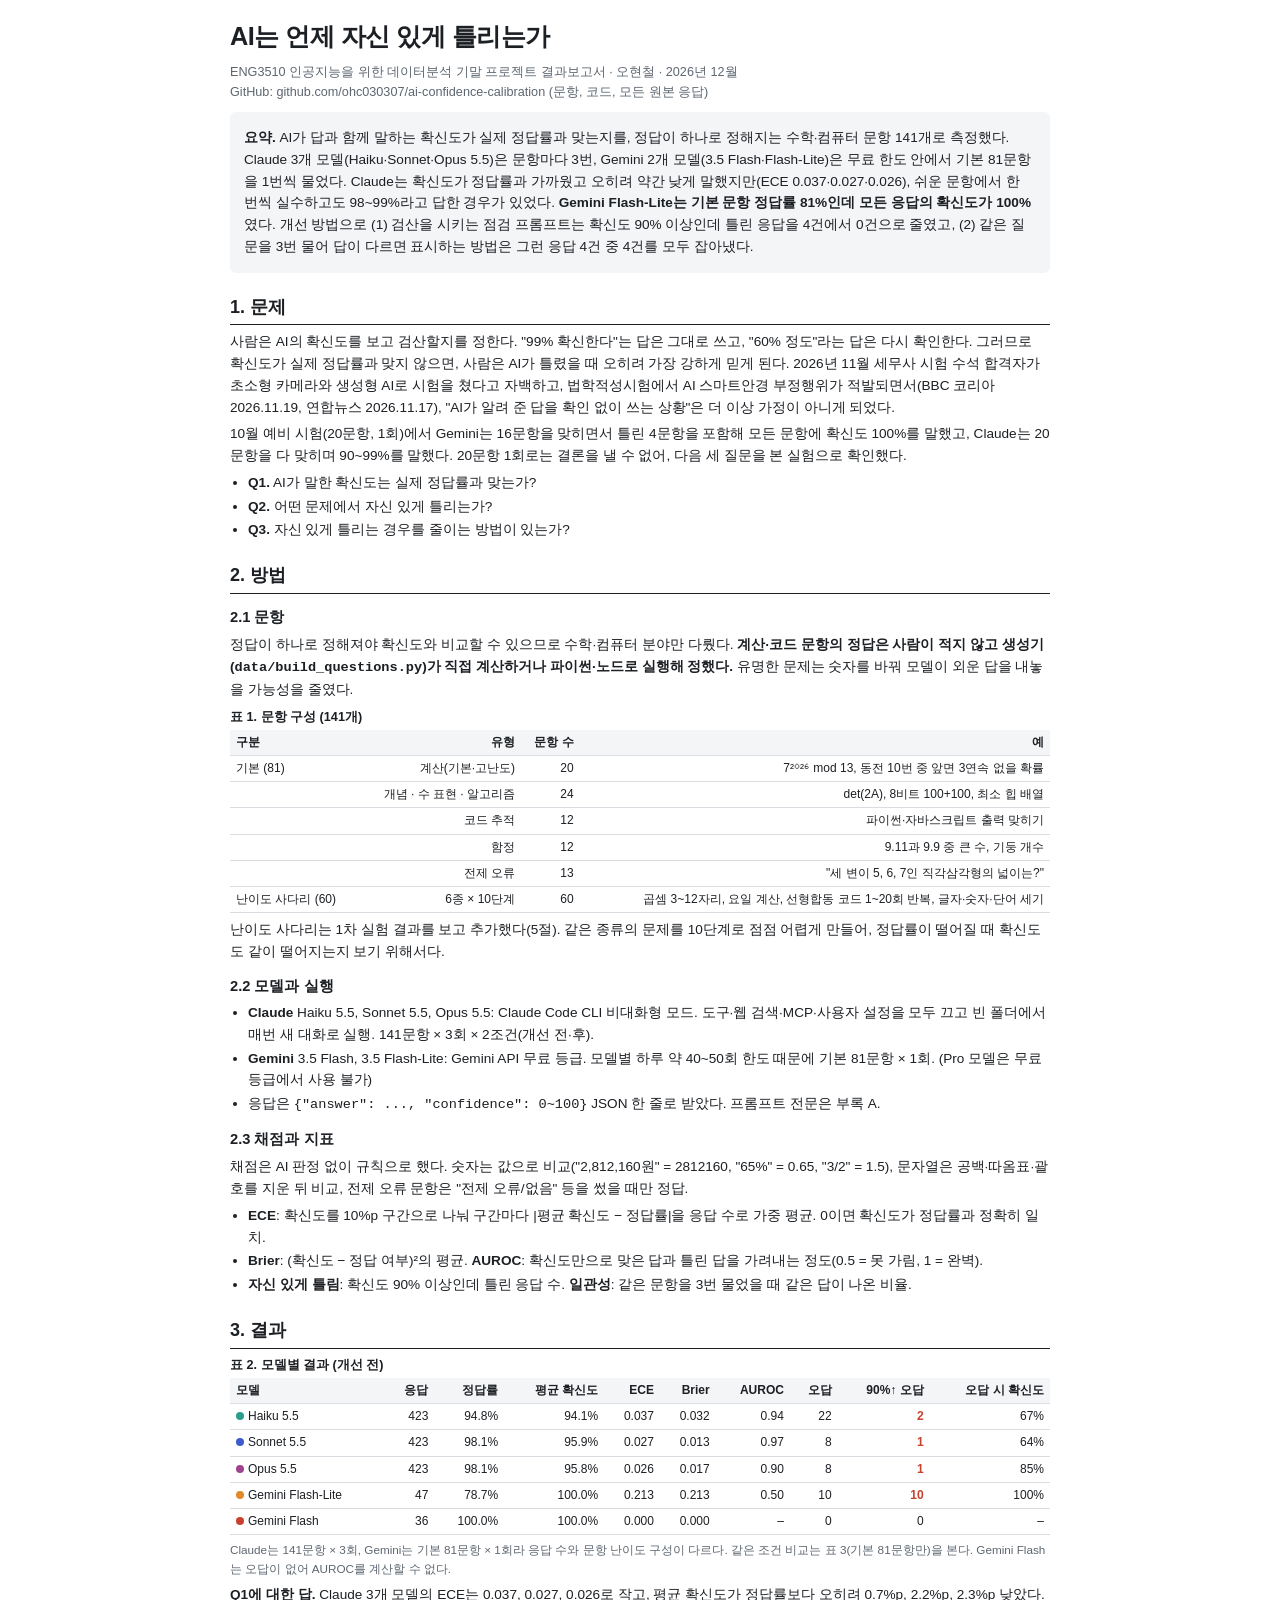
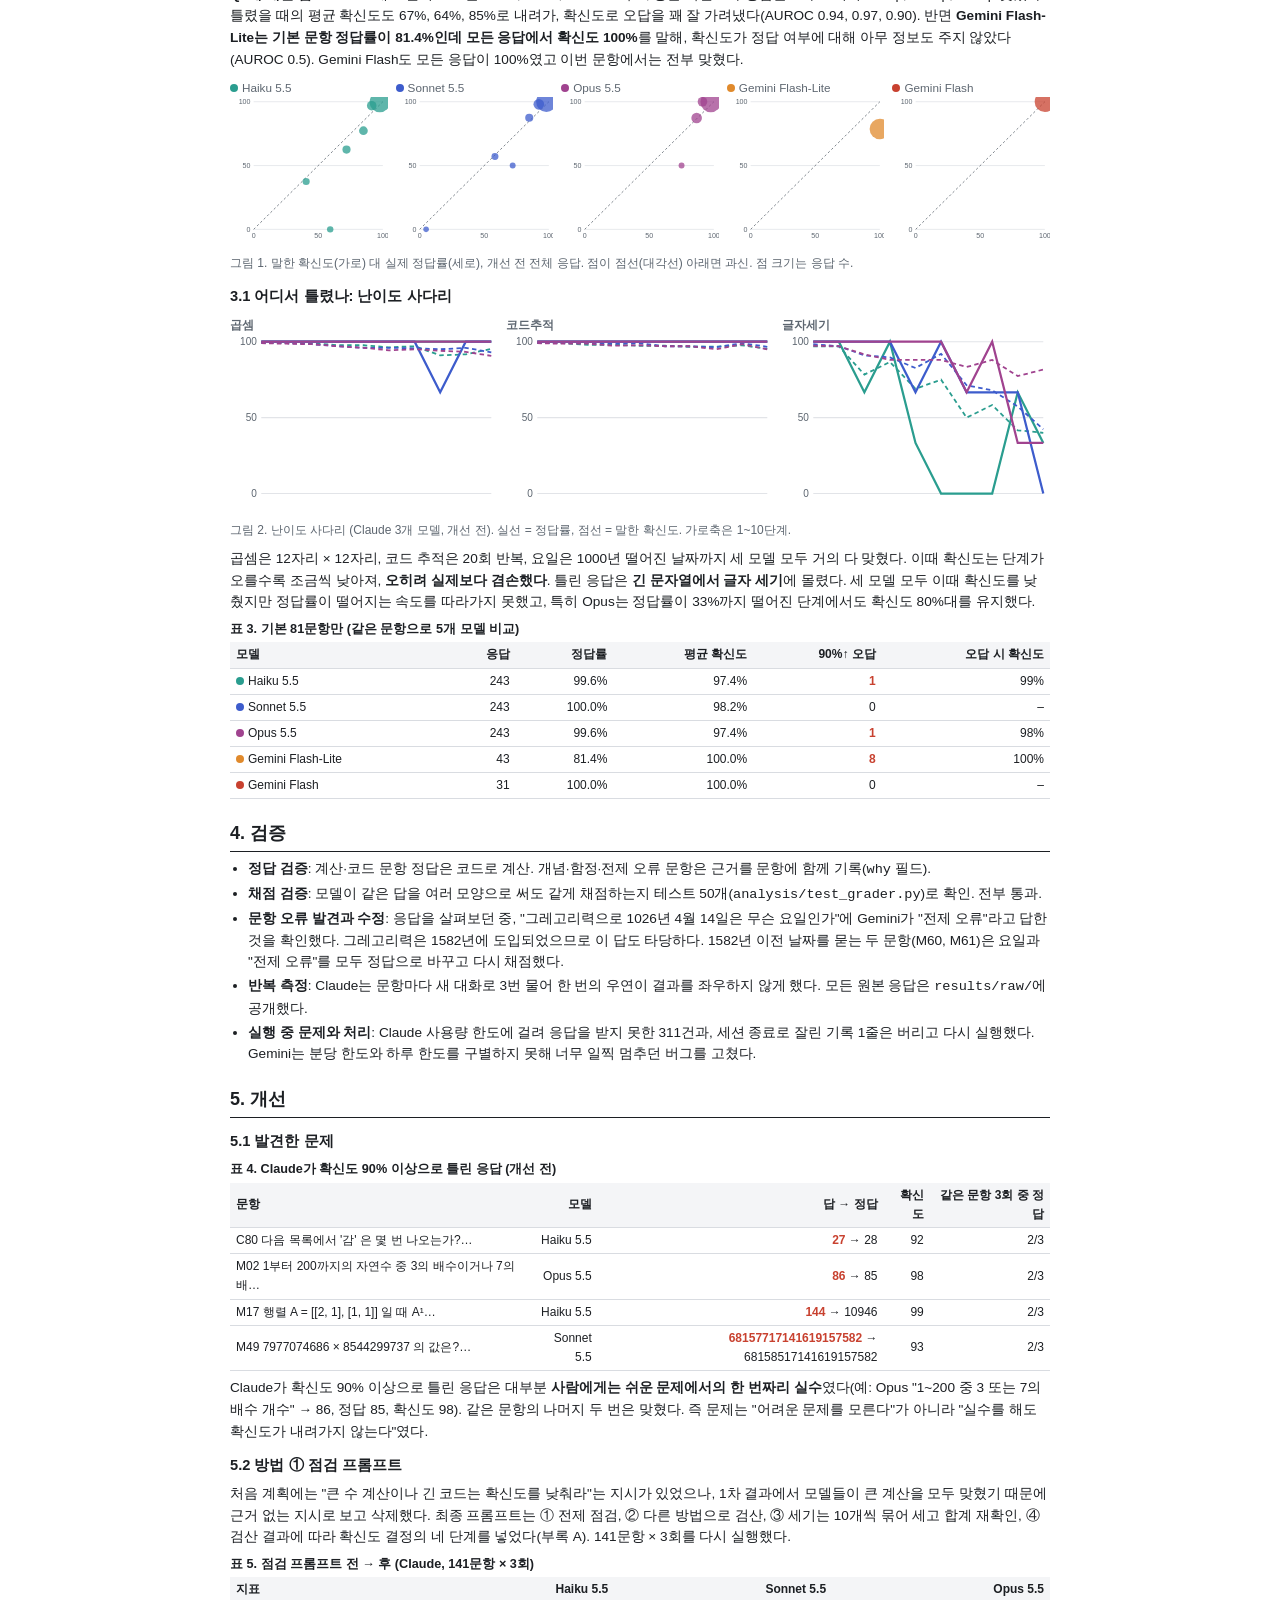
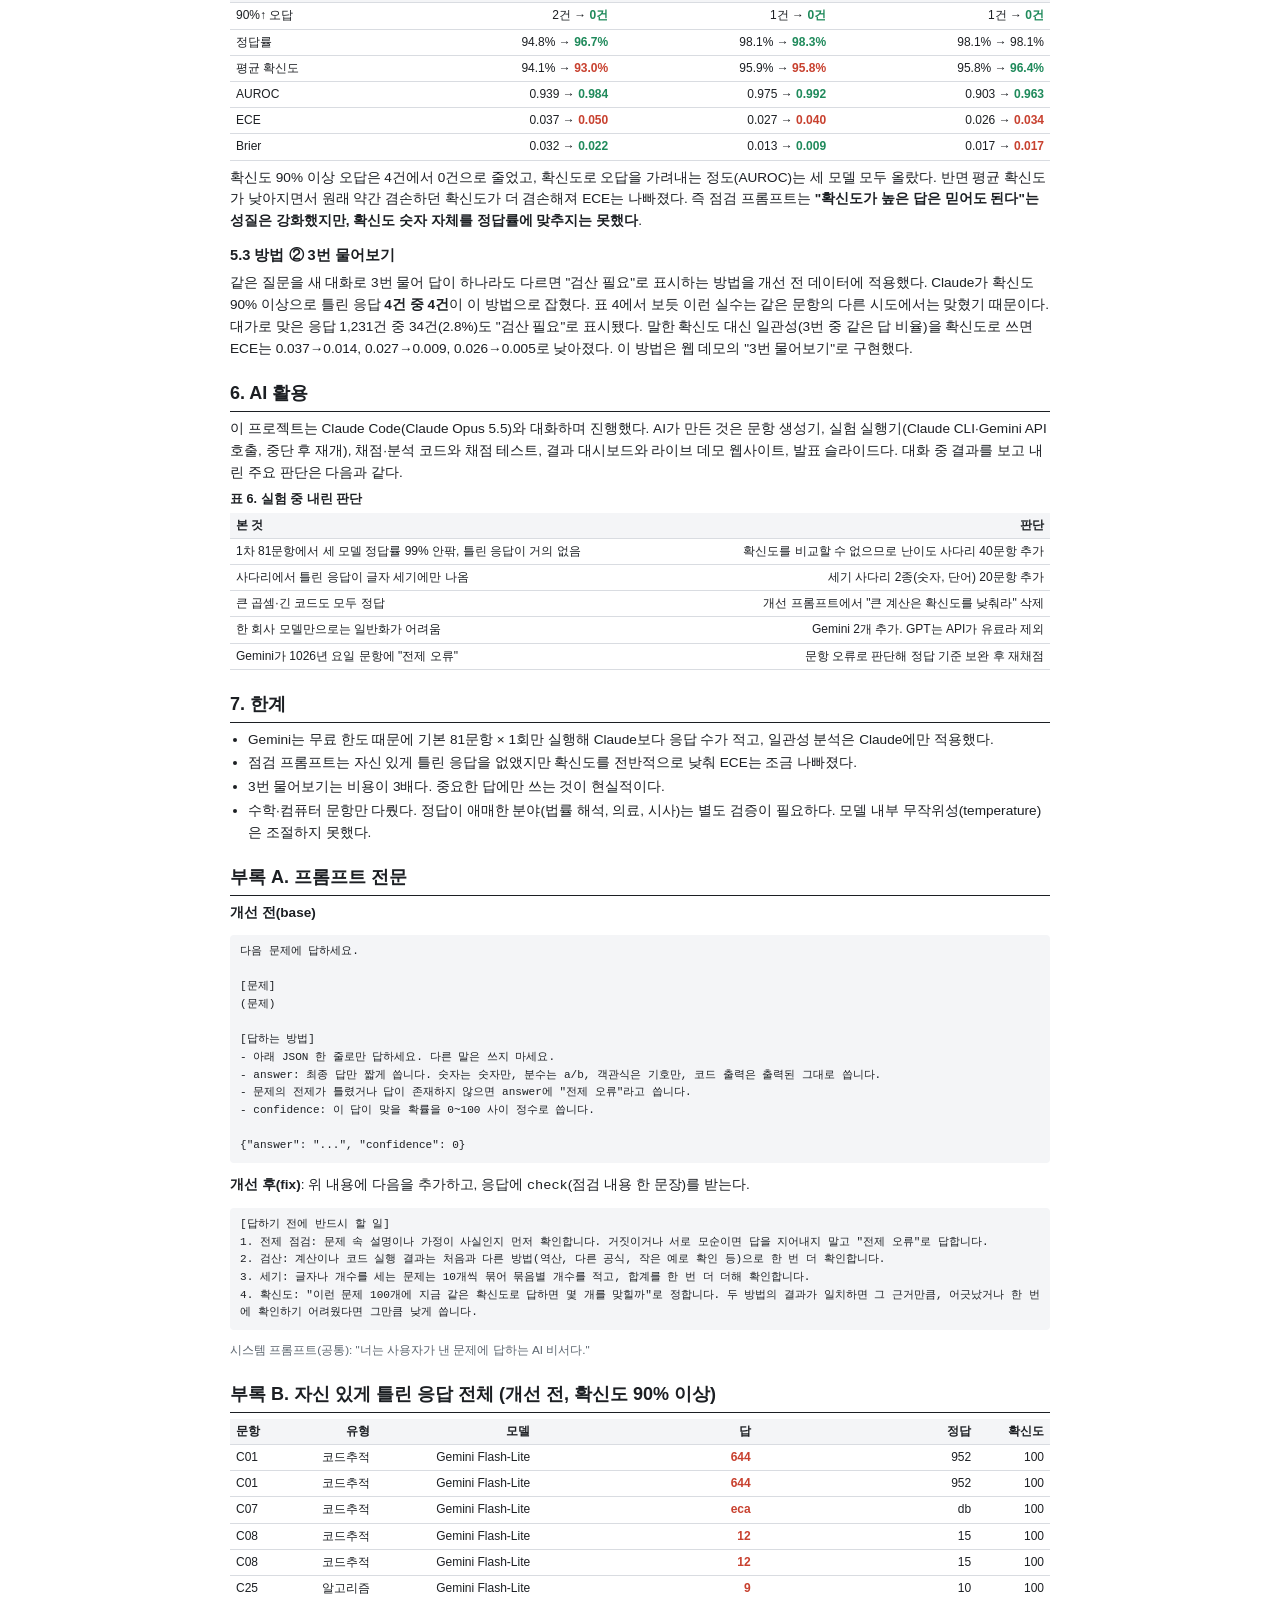
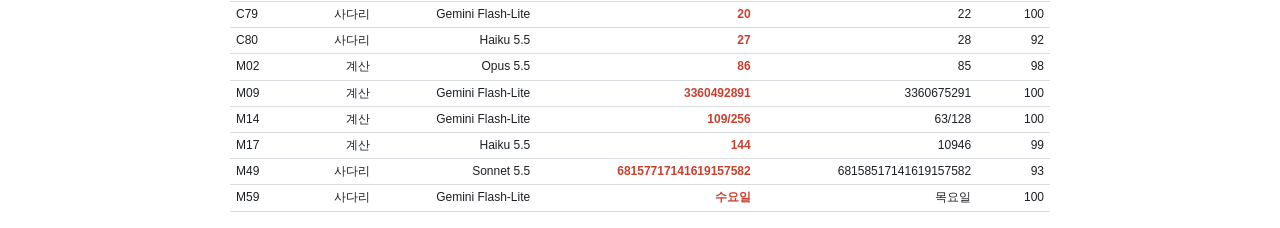
==== web/report.html @ 9f25e33d "결과보고서, 발표용 AI 활용 슬라이드, 데모 예시 문제, README 결과 요약 Co-Authored-By: Claude Opus 5.5 <noreply@anthropic.com" ====
<!doctype html>
<html lang="ko">
<head>
<meta charset="utf-8">
<title>결과보고서 - AI는 언제 자신 있게 틀리는가</title>
<style>
  @page { size: A4; margin: 16mm 16mm 18mm; }
  :root { --ink:#1c1f23; --muted:#5d6670; --line:#d9dce1; --soft:#f4f5f7; --bad:#c8412f; --good:#1f8a5b;
    --haiku:#2a9d8f; --sonnet:#3d5ccc; --opus:#a0438f; --glite:#e08a2c; --gflash:#c8412f; }
  body { font-family:"Pretendard","Malgun Gothic",sans-serif; color:var(--ink); font-size:10.2pt; line-height:1.6; max-width:820px; margin:0 auto; padding:16px; background:#fff; }
  h1 { font-size:19pt; margin:0 0 4px; letter-spacing:-.02em; }
  h2 { font-size:13.5pt; margin:20px 0 6px; border-bottom:1.5px solid var(--ink); padding-bottom:3px; break-after:avoid; }
  h3 { font-size:11pt; margin:12px 0 4px; break-after:avoid; }
  p { margin:5px 0; }
  .meta { color:var(--muted); font-size:9.5pt; margin-bottom:10px; }
  .abstract { background:var(--soft); padding:10px 14px; border-radius:6px; }
  table { border-collapse:collapse; width:100%; font-size:9pt; margin:6px 0; break-inside:avoid; }
  th,td { border-bottom:1px solid var(--line); padding:3px 6px; text-align:right; }
  th:first-child,td:first-child { text-align:left; }
  th { background:var(--soft); font-weight:600; }
  caption { caption-side:top; text-align:left; font-weight:700; font-size:9.5pt; padding-bottom:3px; }
  figure { margin:8px 0; break-inside:avoid; }
  figcaption { font-size:9pt; color:var(--muted); }
  .figs { display:grid; gap:8px; }
  .figs svg { width:100%; height:auto; }
  .bad { color:var(--bad); font-weight:700; } .good { color:var(--good); font-weight:700; }
  .dot { display:inline-block; width:8px; height:8px; border-radius:50%; margin-right:4px; }
  pre { background:var(--soft); padding:8px 10px; font-size:8.3pt; white-space:pre-wrap; border-radius:4px; break-inside:avoid; }
  ul { margin:4px 0; padding-left:18px; } li { margin:2px 0; }
  .small { font-size:8.8pt; color:var(--muted); }
  .pb { break-before:page; }
</style>
</head>
<body>
<h1>AI는 언제 자신 있게 틀리는가</h1>
<p class="meta">ENG3510 인공지능을 위한 데이터분석 기말 프로젝트 결과보고서 · 오현철 · 2026년 12월<br>
GitHub: github.com/ohc030307/ai-confidence-calibration (문항, 코드, 모든 원본 응답)</p>

<div class="abstract">
<p><b>요약.</b> AI가 답과 함께 말하는 확신도가 실제 정답률과 맞는지를, 정답이 하나로 정해지는 수학·컴퓨터 문항 141개로 측정했다. Claude 3개 모델(Haiku·Sonnet·Opus 5.5)은 문항마다 3번, Gemini 2개 모델(3.5 Flash·Flash-Lite)은 무료 한도 안에서 기본 81문항을 1번씩 물었다. Claude는 확신도가 정답률과 가까웠고 오히려 약간 낮게 말했지만(ECE <span data-v="claude_ece"></span>), 쉬운 문항에서 한 번씩 실수하고도 98~99%라고 답한 경우가 있었다. <b>Gemini Flash-Lite는 기본 문항 정답률 <span data-v="glite_acc"></span>인데 모든 응답의 확신도가 100%</b>였다. 개선 방법으로 (1) 검산을 시키는 점검 프롬프트는 확신도 90% 이상인데 틀린 응답을 <span data-v="cw_before"></span>건에서 <span data-v="cw_after"></span>건으로 줄였고, (2) 같은 질문을 3번 물어 답이 다르면 표시하는 방법은 그런 응답 <span data-v="cons_caught"></span>를 모두 잡아냈다.</p>
</div>

<h2>1. 문제</h2>
<p>사람은 AI의 확신도를 보고 검산할지를 정한다. "99% 확신한다"는 답은 그대로 쓰고, "60% 정도"라는 답은 다시 확인한다. 그러므로 확신도가 실제 정답률과 맞지 않으면, 사람은 AI가 틀렸을 때 오히려 가장 강하게 믿게 된다. 2026년 11월 세무사 시험 수석 합격자가 초소형 카메라와 생성형 AI로 시험을 쳤다고 자백하고, 법학적성시험에서 AI 스마트안경 부정행위가 적발되면서(BBC 코리아 2026.11.19, 연합뉴스 2026.11.17), "AI가 알려 준 답을 확인 없이 쓰는 상황"은 더 이상 가정이 아니게 되었다.</p>
<p>10월 예비 시험(20문항, 1회)에서 Gemini는 16문항을 맞히면서 틀린 4문항을 포함해 모든 문항에 확신도 100%를 말했고, Claude는 20문항을 다 맞히며 90~99%를 말했다. 20문항 1회로는 결론을 낼 수 없어, 다음 세 질문을 본 실험으로 확인했다.</p>
<ul><li><b>Q1.</b> AI가 말한 확신도는 실제 정답률과 맞는가?</li><li><b>Q2.</b> 어떤 문제에서 자신 있게 틀리는가?</li><li><b>Q3.</b> 자신 있게 틀리는 경우를 줄이는 방법이 있는가?</li></ul>

<h2>2. 방법</h2>
<h3>2.1 문항</h3>
<p>정답이 하나로 정해져야 확신도와 비교할 수 있으므로 수학·컴퓨터 분야만 다뤘다. <b>계산·코드 문항의 정답은 사람이 적지 않고 생성기(<code>data/build_questions.py</code>)가 직접 계산하거나 파이썬·노드로 실행해 정했다.</b> 유명한 문제는 숫자를 바꿔 모델이 외운 답을 내놓을 가능성을 줄였다.</p>
<table><caption>표 1. 문항 구성 (141개)</caption><thead><tr><th>구분</th><th>유형</th><th>문항 수</th><th>예</th></tr></thead><tbody>
<tr><td>기본 (81)</td><td>계산(기본·고난도)</td><td>20</td><td>7²⁰²⁶ mod 13, 동전 10번 중 앞면 3연속 없을 확률</td></tr>
<tr><td></td><td>개념 · 수 표현 · 알고리즘</td><td>24</td><td>det(2A), 8비트 100+100, 최소 힙 배열</td></tr>
<tr><td></td><td>코드 추적</td><td>12</td><td>파이썬·자바스크립트 출력 맞히기</td></tr>
<tr><td></td><td>함정</td><td>12</td><td>9.11과 9.9 중 큰 수, 기둥 개수</td></tr>
<tr><td></td><td>전제 오류</td><td>13</td><td>"세 변이 5, 6, 7인 직각삼각형의 넓이는?"</td></tr>
<tr><td>난이도 사다리 (60)</td><td>6종 × 10단계</td><td>60</td><td>곱셈 3~12자리, 요일 계산, 선형합동 코드 1~20회 반복, 글자·숫자·단어 세기</td></tr>
</tbody></table>
<p>난이도 사다리는 1차 실험 결과를 보고 추가했다(5절). 같은 종류의 문제를 10단계로 점점 어렵게 만들어, 정답률이 떨어질 때 확신도도 같이 떨어지는지 보기 위해서다.</p>

<h3>2.2 모델과 실행</h3>
<ul>
<li><b>Claude</b> Haiku 5.5, Sonnet 5.5, Opus 5.5: Claude Code CLI 비대화형 모드. 도구·웹 검색·MCP·사용자 설정을 모두 끄고 빈 폴더에서 매번 새 대화로 실행. 141문항 × 3회 × 2조건(개선 전·후).</li>
<li><b>Gemini</b> 3.5 Flash, 3.5 Flash-Lite: Gemini API 무료 등급. 모델별 하루 약 40~50회 한도 때문에 기본 81문항 × 1회. (Pro 모델은 무료 등급에서 사용 불가)</li>
<li>응답은 <code>{"answer": ..., "confidence": 0~100}</code> JSON 한 줄로 받았다. 프롬프트 전문은 부록 A.</li>
</ul>
<h3>2.3 채점과 지표</h3>
<p>채점은 AI 판정 없이 규칙으로 했다. 숫자는 값으로 비교("2,812,160원" = 2812160, "65%" = 0.65, "3/2" = 1.5), 문자열은 공백·따옴표·괄호를 지운 뒤 비교, 전제 오류 문항은 "전제 오류/없음" 등을 썼을 때만 정답.</p>
<ul>
<li><b>ECE</b>: 확신도를 10%p 구간으로 나눠 구간마다 |평균 확신도 − 정답률|을 응답 수로 가중 평균. 0이면 확신도가 정답률과 정확히 일치.</li>
<li><b>Brier</b>: (확신도 − 정답 여부)²의 평균. <b>AUROC</b>: 확신도만으로 맞은 답과 틀린 답을 가려내는 정도(0.5 = 못 가림, 1 = 완벽).</li>
<li><b>자신 있게 틀림</b>: 확신도 90% 이상인데 틀린 응답 수. <b>일관성</b>: 같은 문항을 3번 물었을 때 같은 답이 나온 비율.</li>
</ul>

<h2>3. 결과</h2>
<div id="t2"></div>
<p id="r1"></p>
<figure><div class="figs" id="fig1" style="grid-template-columns:repeat(5,1fr)"></div>
<figcaption>그림 1. 말한 확신도(가로) 대 실제 정답률(세로), 개선 전 전체 응답. 점이 점선(대각선) 아래면 과신. 점 크기는 응답 수.</figcaption></figure>
<h3>3.1 어디서 틀렸나: 난이도 사다리</h3>
<figure><div class="figs" id="fig2" style="grid-template-columns:repeat(3,1fr)"></div>
<figcaption>그림 2. 난이도 사다리 (Claude 3개 모델, 개선 전). 실선 = 정답률, 점선 = 말한 확신도. 가로축은 1~10단계.</figcaption></figure>
<p>곱셈은 12자리 × 12자리, 코드 추적은 20회 반복, 요일은 1000년 떨어진 날짜까지 세 모델 모두 거의 다 맞혔다. 이때 확신도는 단계가 오를수록 조금씩 낮아져, <b>오히려 실제보다 겸손했다</b>. 틀린 응답은 <b>긴 문자열에서 글자 세기</b>에 몰렸다. 세 모델 모두 이때 확신도를 낮췄지만 정답률이 떨어지는 속도를 따라가지 못했고, 특히 Opus는 정답률이 33%까지 떨어진 단계에서도 확신도 80%대를 유지했다.</p>
<div id="t3"></div>

<h2>4. 검증</h2>
<ul>
<li><b>정답 검증</b>: 계산·코드 문항 정답은 코드로 계산. 개념·함정·전제 오류 문항은 근거를 문항에 함께 기록(<code>why</code> 필드).</li>
<li><b>채점 검증</b>: 모델이 같은 답을 여러 모양으로 써도 같게 채점하는지 테스트 50개(<code>analysis/test_grader.py</code>)로 확인. 전부 통과.</li>
<li><b>문항 오류 발견과 수정</b>: 응답을 살펴보던 중, "그레고리력으로 1026년 4월 14일은 무슨 요일인가"에 Gemini가 "전제 오류"라고 답한 것을 확인했다. 그레고리력은 1582년에 도입되었으므로 이 답도 타당하다. 1582년 이전 날짜를 묻는 두 문항(M60, M61)은 요일과 "전제 오류"를 모두 정답으로 바꾸고 다시 채점했다.</li>
<li><b>반복 측정</b>: Claude는 문항마다 새 대화로 3번 물어 한 번의 우연이 결과를 좌우하지 않게 했다. 모든 원본 응답은 <code>results/raw/</code>에 공개했다.</li>
<li><b>실행 중 문제와 처리</b>: Claude 사용량 한도에 걸려 응답을 받지 못한 311건과, 세션 종료로 잘린 기록 1줄은 버리고 다시 실행했다. Gemini는 분당 한도와 하루 한도를 구별하지 못해 너무 일찍 멈추던 버그를 고쳤다.</li>
</ul>

<h2>5. 개선</h2>
<h3>5.1 발견한 문제</h3>
<div id="cwTable"></div>
<p>Claude가 확신도 90% 이상으로 틀린 응답은 대부분 <b>사람에게는 쉬운 문제에서의 한 번짜리 실수</b>였다(예: Opus "1~200 중 3 또는 7의 배수 개수" → 86, 정답 85, 확신도 98). 같은 문항의 나머지 두 번은 맞혔다. 즉 문제는 "어려운 문제를 모른다"가 아니라 "실수를 해도 확신도가 내려가지 않는다"였다.</p>
<h3>5.2 방법 ① 점검 프롬프트</h3>
<p>처음 계획에는 "큰 수 계산이나 긴 코드는 확신도를 낮춰라"는 지시가 있었으나, 1차 결과에서 모델들이 큰 계산을 모두 맞혔기 때문에 근거 없는 지시로 보고 삭제했다. 최종 프롬프트는 ① 전제 점검, ② 다른 방법으로 검산, ③ 세기는 10개씩 묶어 세고 합계 재확인, ④ 검산 결과에 따라 확신도 결정의 네 단계를 넣었다(부록 A). 141문항 × 3회를 다시 실행했다.</p>
<div id="t4"></div>
<p id="r4"></p>
<h3>5.3 방법 ② 3번 물어보기</h3>
<p id="r5"></p>

<h2>6. AI 활용</h2>
<p>이 프로젝트는 Claude Code(Claude Opus 5.5)와 대화하며 진행했다. AI가 만든 것은 문항 생성기, 실험 실행기(Claude CLI·Gemini API 호출, 중단 후 재개), 채점·분석 코드와 채점 테스트, 결과 대시보드와 라이브 데모 웹사이트, 발표 슬라이드다. 대화 중 결과를 보고 내린 주요 판단은 다음과 같다.</p>
<table><caption>표 6. 실험 중 내린 판단</caption><thead><tr><th>본 것</th><th>판단</th></tr></thead><tbody>
<tr><td>1차 81문항에서 세 모델 정답률 99% 안팎, 틀린 응답이 거의 없음</td><td>확신도를 비교할 수 없으므로 난이도 사다리 40문항 추가</td></tr>
<tr><td>사다리에서 틀린 응답이 글자 세기에만 나옴</td><td>세기 사다리 2종(숫자, 단어) 20문항 추가</td></tr>
<tr><td>큰 곱셈·긴 코드도 모두 정답</td><td>개선 프롬프트에서 "큰 계산은 확신도를 낮춰라" 삭제</td></tr>
<tr><td>한 회사 모델만으로는 일반화가 어려움</td><td>Gemini 2개 추가. GPT는 API가 유료라 제외</td></tr>
<tr><td>Gemini가 1026년 요일 문항에 "전제 오류"</td><td>문항 오류로 판단해 정답 기준 보완 후 재채점</td></tr>
</tbody></table>

<h2>7. 한계</h2>
<ul>
<li>Gemini는 무료 한도 때문에 기본 81문항 × 1회만 실행해 Claude보다 응답 수가 적고, 일관성 분석은 Claude에만 적용했다.</li>
<li>점검 프롬프트는 자신 있게 틀린 응답을 없앴지만 확신도를 전반적으로 낮춰 ECE는 조금 나빠졌다.</li>
<li>3번 물어보기는 비용이 3배다. 중요한 답에만 쓰는 것이 현실적이다.</li>
<li>수학·컴퓨터 문항만 다뤘다. 정답이 애매한 분야(법률 해석, 의료, 시사)는 별도 검증이 필요하다. 모델 내부 무작위성(temperature)은 조절하지 못했다.</li>
</ul>

<h2 class="pb">부록 A. 프롬프트 전문</h2>
<p><b>개선 전(base)</b></p>
<pre>다음 문제에 답하세요.

[문제]
(문제)

[답하는 방법]
- 아래 JSON 한 줄로만 답하세요. 다른 말은 쓰지 마세요.
- answer: 최종 답만 짧게 씁니다. 숫자는 숫자만, 분수는 a/b, 객관식은 기호만, 코드 출력은 출력된 그대로 씁니다.
- 문제의 전제가 틀렸거나 답이 존재하지 않으면 answer에 "전제 오류"라고 씁니다.
- confidence: 이 답이 맞을 확률을 0~100 사이 정수로 씁니다.

{"answer": "...", "confidence": 0}</pre>
<p><b>개선 후(fix)</b>: 위 내용에 다음을 추가하고, 응답에 <code>check</code>(점검 내용 한 문장)를 받는다.</p>
<pre>[답하기 전에 반드시 할 일]
1. 전제 점검: 문제 속 설명이나 가정이 사실인지 먼저 확인합니다. 거짓이거나 서로 모순이면 답을 지어내지 말고 "전제 오류"로 답합니다.
2. 검산: 계산이나 코드 실행 결과는 처음과 다른 방법(역산, 다른 공식, 작은 예로 확인 등)으로 한 번 더 확인합니다.
3. 세기: 글자나 개수를 세는 문제는 10개씩 묶어 묶음별 개수를 적고, 합계를 한 번 더 더해 확인합니다.
4. 확신도: "이런 문제 100개에 지금 같은 확신도로 답하면 몇 개를 맞힐까"로 정합니다. 두 방법의 결과가 일치하면 그 근거만큼, 어긋났거나 한 번에 확인하기 어려웠다면 그만큼 낮게 씁니다.</pre>
<p class="small">시스템 프롬프트(공통): "너는 사용자가 낸 문제에 답하는 AI 비서다."</p>

<h2>부록 B. 자신 있게 틀린 응답 전체 (개선 전, 확신도 90% 이상)</h2>
<div id="appB"></div>

<script>
const $ = (s) => document.querySelector(s);
const pct = (v, d = 0) => (v == null ? '–' : (v * 100).toFixed(d) + '%');
const f3 = (v) => (v == null ? '–' : v.toFixed(3));
const esc = (s) => String(s ?? '').replace(/[&<>]/g, (c) => ({ '&': '&amp;', '<': '&lt;', '>': '&gt;' }[c]));
const KEY = { 'Haiku 5.5': 'haiku', 'Sonnet 5.5': 'sonnet', 'Opus 5.5': 'opus', 'Gemini Flash-Lite': 'glite', 'Gemini Flash': 'gflash' };
const C = (n) => `var(--${KEY[n]})`, dot = (n) => `<span class="dot" style="background:${C(n)}"></span>`;
const CLAUDE = ['Haiku 5.5', 'Sonnet 5.5', 'Opus 5.5'];
function rel(bins, color) { const w = 200, h = 190, p = { l: 30, r: 6, t: 6, b: 22 }; const x = (v) => p.l + v * (w - p.l - p.r), y = (v) => h - p.b - v * (h - p.t - p.b); const mx = Math.max(...bins.map((b) => b.n), 1);
  let g = ''; for (const t of [0, .5, 1]) g += `<line x1="${x(0)}" x2="${x(1)}" y1="${y(t)}" y2="${y(t)}" stroke="#e2e4e8"/><text x="${p.l - 4}" y="${y(t) + 3}" font-size="9" text-anchor="end" fill="#5d6670">${t * 100}</text><text x="${x(t)}" y="${h - p.b + 11}" font-size="9" text-anchor="middle" fill="#5d6670">${t * 100}</text>`;
  g += `<line x1="${x(0)}" y1="${y(0)}" x2="${x(1)}" y2="${y(1)}" stroke="#5d6670" stroke-dasharray="3 3"/>`;
  for (const b of bins) g += `<circle cx="${x(b.conf)}" cy="${y(b.acc)}" r="${3 + 10 * Math.sqrt(b.n / mx)}" fill="${color}" fill-opacity=".75"/>`; return `<svg viewBox="0 0 ${w} ${h}">${g}</svg>`; }
function lad(bm) { const w = 240, h = 160, p = { l: 28, r: 6, t: 6, b: 18 }; const x = (l) => p.l + (l - 1) / 9 * (w - p.l - p.r), y = (v) => h - p.b - v * (h - p.t - p.b);
  let g = ''; for (const t of [0, .5, 1]) g += `<line x1="${x(1)}" x2="${x(10)}" y1="${y(t)}" y2="${y(t)}" stroke="#e2e4e8"/><text x="${p.l - 4}" y="${y(t) + 3}" font-size="9" text-anchor="end" fill="#5d6670">${t * 100}</text>`;
  for (const n of CLAUDE) { const lv = bm[n]; if (!lv) continue; const pa = (k) => lv.map((q, i) => `${i ? 'L' : 'M'}${x(q.level)},${y(q[k])}`).join(' ');
    g += `<path d="${pa('acc')}" fill="none" stroke="${C(n)}" stroke-width="2"/><path d="${pa('conf')}" fill="none" stroke="${C(n)}" stroke-width="1.6" stroke-dasharray="4 3"/>`; } return `<svg viewBox="0 0 ${w} ${h}">${g}</svg>`; }

function fill(S) {
  const B = S.conditions.base, F = S.conditions.fix, names = Object.keys(B.models);
  const set = (k, v) => document.querySelectorAll(`[data-v=${k}]`).forEach((e) => (e.textContent = v));
  set('claude_ece', CLAUDE.map((n) => f3(B.models[n].stated.ece)).join('·'));
  set('glite_acc', pct(B.core['Gemini Flash-Lite']?.acc));
  const cwB = CLAUDE.reduce((s, n) => s + B.models[n].stated.confident_wrong, 0), cwF = CLAUDE.reduce((s, n) => s + F.models[n].stated.confident_wrong, 0);
  set('cw_before', cwB); set('cw_after', cwF);
  // 표 2
  $('#t2').innerHTML = `<table><caption>표 2. 모델별 결과 (개선 전)</caption><thead><tr><th>모델</th><th>응답</th><th>정답률</th><th>평균 확신도</th><th>ECE</th><th>Brier</th><th>AUROC</th><th>오답</th><th>90%↑ 오답</th><th>오답 시 확신도</th></tr></thead><tbody>${names.map((n) => { const s = B.models[n].stated;
    return `<tr><td>${dot(n)}${n}</td><td>${s.n}</td><td>${pct(s.acc, 1)}</td><td>${pct(s.conf, 1)}</td><td>${f3(s.ece)}</td><td>${f3(s.brier)}</td><td>${s.auroc == null ? '–' : s.auroc.toFixed(2)}</td><td>${s.wrong}</td><td class="${s.confident_wrong ? 'bad' : ''}">${s.confident_wrong}</td><td>${pct(s.conf_when_wrong)}</td></tr>`; }).join('')}</tbody></table>
    <p class="small">Claude는 141문항 × 3회, Gemini는 기본 81문항 × 1회라 응답 수와 문항 난이도 구성이 다르다. 같은 조건 비교는 표 3(기본 81문항만)을 본다. Gemini Flash는 오답이 없어 AUROC를 계산할 수 없다.</p>`;
  const gl = B.core['Gemini Flash-Lite'];
  $('#r1').innerHTML = `<b>Q1에 대한 답.</b> Claude 3개 모델의 ECE는 ${CLAUDE.map((n) => f3(B.models[n].stated.ece)).join(', ')}로 작고, 평균 확신도가 정답률보다 오히려 ${CLAUDE.map((n) => (-B.models[n].stated.gap * 100).toFixed(1) + '%p').join(', ')} 낮았다. 틀렸을 때의 평균 확신도도 ${CLAUDE.map((n) => pct(B.models[n].stated.conf_when_wrong)).join(', ')}로 내려가, 확신도로 오답을 꽤 잘 가려냈다(AUROC ${CLAUDE.map((n) => B.models[n].stated.auroc.toFixed(2)).join(', ')}). 반면 ${gl ? `<b>Gemini Flash-Lite는 기본 문항 정답률이 ${pct(gl.acc, 1)}인데 모든 응답에서 확신도 100%</b>를 말해, 확신도가 정답 여부에 대해 아무 정보도 주지 않았다(AUROC 0.5). Gemini Flash도 모든 응답이 100%였고 이번 문항에서는 전부 맞혔다.` : ''}`;
  $('#fig1').innerHTML = names.map((n) => `<div><div class="small">${dot(n)}${n}</div>${rel(B.models[n].reliability, C(n))}</div>`).join('');
  const L = B.ladders || {};
  $('#fig2').innerHTML = ['곱셈', '코드추적', '글자세기'].filter((k) => L[k]).map((k) => `<div><div class="small"><b>${k}</b></div>${lad(L[k])}</div>`).join('');
  // 표 3: 기본 81문항
  $('#t3').innerHTML = `<table><caption>표 3. 기본 81문항만 (같은 문항으로 5개 모델 비교)</caption><thead><tr><th>모델</th><th>응답</th><th>정답률</th><th>평균 확신도</th><th>90%↑ 오답</th><th>오답 시 확신도</th></tr></thead><tbody>${names.map((n) => { const c = B.core[n];
    return `<tr><td>${dot(n)}${n}</td><td>${c.n}</td><td>${pct(c.acc, 1)}</td><td>${pct(c.conf, 1)}</td><td class="${c.confident_wrong ? 'bad' : ''}">${c.confident_wrong}</td><td>${pct(c.conf_when_wrong)}</td></tr>`; }).join('')}</tbody></table>`;
  // 자신 있게 틀린 응답
  const cws = [];
  for (const it of B.items) for (const [n, rs] of Object.entries(it.models)) {
    const answers = rs.map((r) => String(r.answer).replace(/\s|,/g, '')); const unanimous = rs.length >= 3 && answers.every((a) => a === answers[0]);
    for (const r of rs) if (!r.correct && r.confidence >= 90) cws.push({ it, n, r, reps: rs.length, unanimous, sameRight: rs.filter((x) => x.correct).length });
  }
  const claudeCW = cws.filter((x) => CLAUDE.includes(x.n));
  $('#cwTable').innerHTML = `<table><caption>표 4. Claude가 확신도 90% 이상으로 틀린 응답 (개선 전)</caption><thead><tr><th>문항</th><th>모델</th><th>답 → 정답</th><th>확신도</th><th>같은 문항 3회 중 정답</th></tr></thead><tbody>${claudeCW.map(({ it, n, r, sameRight }) =>
    `<tr><td>${it.id} ${esc(it.question.split('\n')[0].slice(0, 30))}…</td><td>${n}</td><td><span class="bad">${esc(String(r.answer).slice(0, 22))}</span> → ${esc(String(it.gold).slice(0, 22))}</td><td>${r.confidence}</td><td>${sameRight}/3</td></tr>`).join('')}</tbody></table>`;
  $('#appB').innerHTML = `<table><thead><tr><th>문항</th><th>유형</th><th>모델</th><th>답</th><th>정답</th><th>확신도</th></tr></thead><tbody>${cws.map(({ it, n, r }) =>
    `<tr><td>${it.id}</td><td>${it.type}</td><td>${n}</td><td class="bad">${esc(String(r.answer).slice(0, 24))}</td><td>${esc(String(it.gold).slice(0, 24))}</td><td>${r.confidence}</td></tr>`).join('')}</tbody></table>`;
  // 표 5 개선 전후
  const row = (lab, f, fmt, low) => `<tr><td>${lab}</td>${CLAUDE.map((n) => { const a = f(B.models[n]), b = f(F.models[n]); return `<td>${fmt(a)} → <span class="${(low ? b < a : b > a) ? 'good' : (a === b ? '' : 'bad')}">${fmt(b)}</span></td>`; }).join('')}</tr>`;
  $('#t4').innerHTML = `<table><caption>표 5. 점검 프롬프트 전 → 후 (Claude, 141문항 × 3회)</caption><thead><tr><th>지표</th>${CLAUDE.map((n) => `<th>${n}</th>`).join('')}</tr></thead><tbody>
    ${row('90%↑ 오답', (m) => m.stated.confident_wrong, (v) => v + '건', true)}${row('정답률', (m) => m.stated.acc, (v) => pct(v, 1), false)}${row('평균 확신도', (m) => m.stated.conf, (v) => pct(v, 1), false)}
    ${row('AUROC', (m) => m.stated.auroc, (v) => v.toFixed(3), false)}${row('ECE', (m) => m.stated.ece, (v) => v.toFixed(3), true)}${row('Brier', (m) => m.stated.brier, (v) => v.toFixed(3), true)}</tbody></table>`;
  $('#r4').innerHTML = `확신도 90% 이상 오답은 ${cwB}건에서 ${cwF}건으로 줄었고, 확신도로 오답을 가려내는 정도(AUROC)는 세 모델 모두 올랐다. 반면 평균 확신도가 낮아지면서 원래 약간 겸손하던 확신도가 더 겸손해져 ECE는 나빠졌다. 즉 점검 프롬프트는 <b>"확신도가 높은 답은 믿어도 된다"는 성질은 강화했지만, 확신도 숫자 자체를 정답률에 맞추지는 못했다</b>.`;
  // 일관성
  let cw = 0, caught = 0, okF = 0, okT = 0;
  for (const it of B.items) for (const n of CLAUDE) { const rs = it.models[n]; if (!rs || rs.length < 3) continue; const a = rs.map((r) => String(r.answer).replace(/\s|,/g, '')); const un = a.every((x) => x === a[0]);
    for (const r of rs) { if (r.correct) { okT++; if (!un) okF++; } else if (r.confidence >= 90) { cw++; if (!un) caught++; } } }
  set('cons_caught', `${caught}건 중 ${caught}건`);
  $('#r5').innerHTML = `같은 질문을 새 대화로 3번 물어 답이 하나라도 다르면 "검산 필요"로 표시하는 방법을 개선 전 데이터에 적용했다. Claude가 확신도 90% 이상으로 틀린 응답 <b>${cw}건 중 ${caught}건</b>이 이 방법으로 잡혔다. 표 4에서 보듯 이런 실수는 같은 문항의 다른 시도에서는 맞혔기 때문이다. 대가로 맞은 응답 ${okT.toLocaleString()}건 중 ${okF}건(${pct(okF / okT, 1)})도 "검산 필요"로 표시됐다. 말한 확신도 대신 일관성(3번 중 같은 답 비율)을 확신도로 쓰면 ECE는 ${CLAUDE.map((n) => f3(B.models[n].stated.ece) + '→' + f3(B.models[n].consistency.ece)).join(', ')}로 낮아졌다. 이 방법은 웹 데모의 "3번 물어보기"로 구현했다.`;
}
(async () => { for (const p of ['results/summary.json', '../results/summary.json']) { try { const r = await fetch(p, { cache: 'no-store' }); if (r.ok) { fill(await r.json()); document.body.dataset.ready = '1'; return; } } catch {} } })();
</script>
</body>
</html>
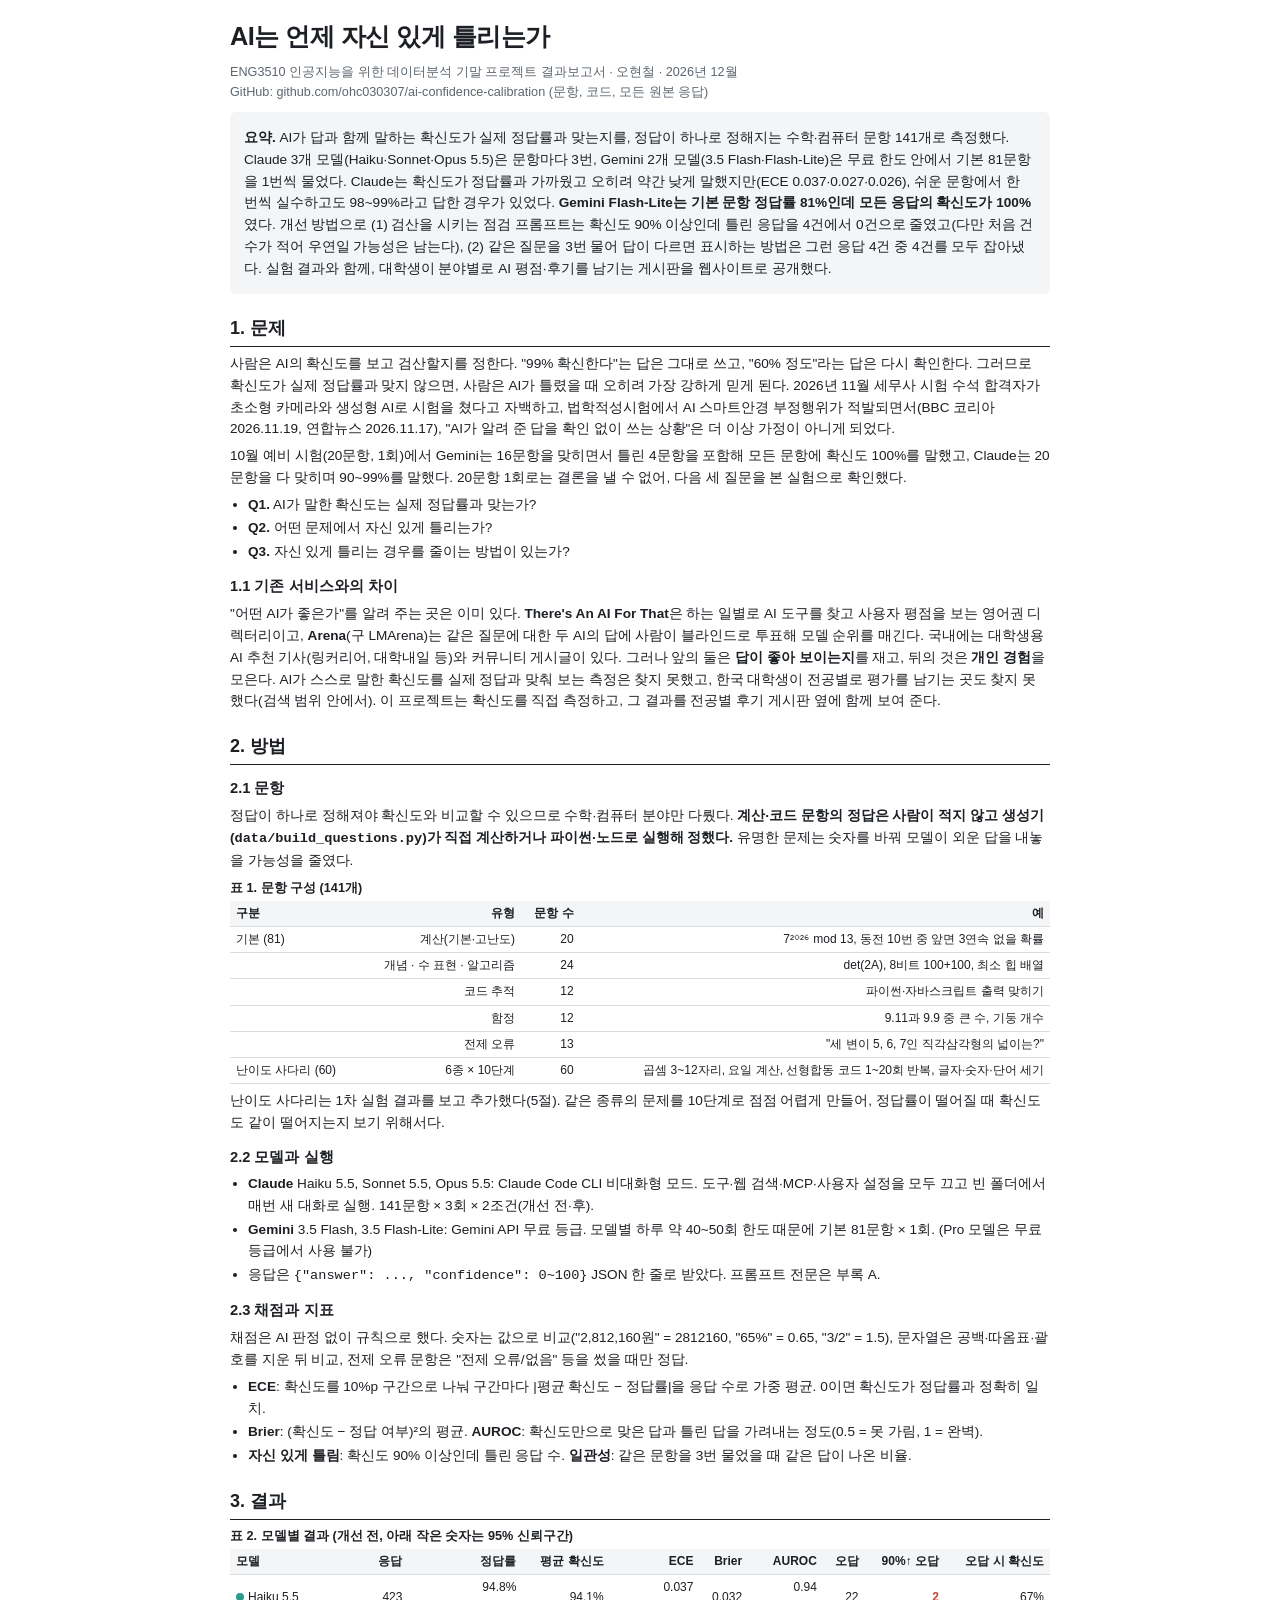
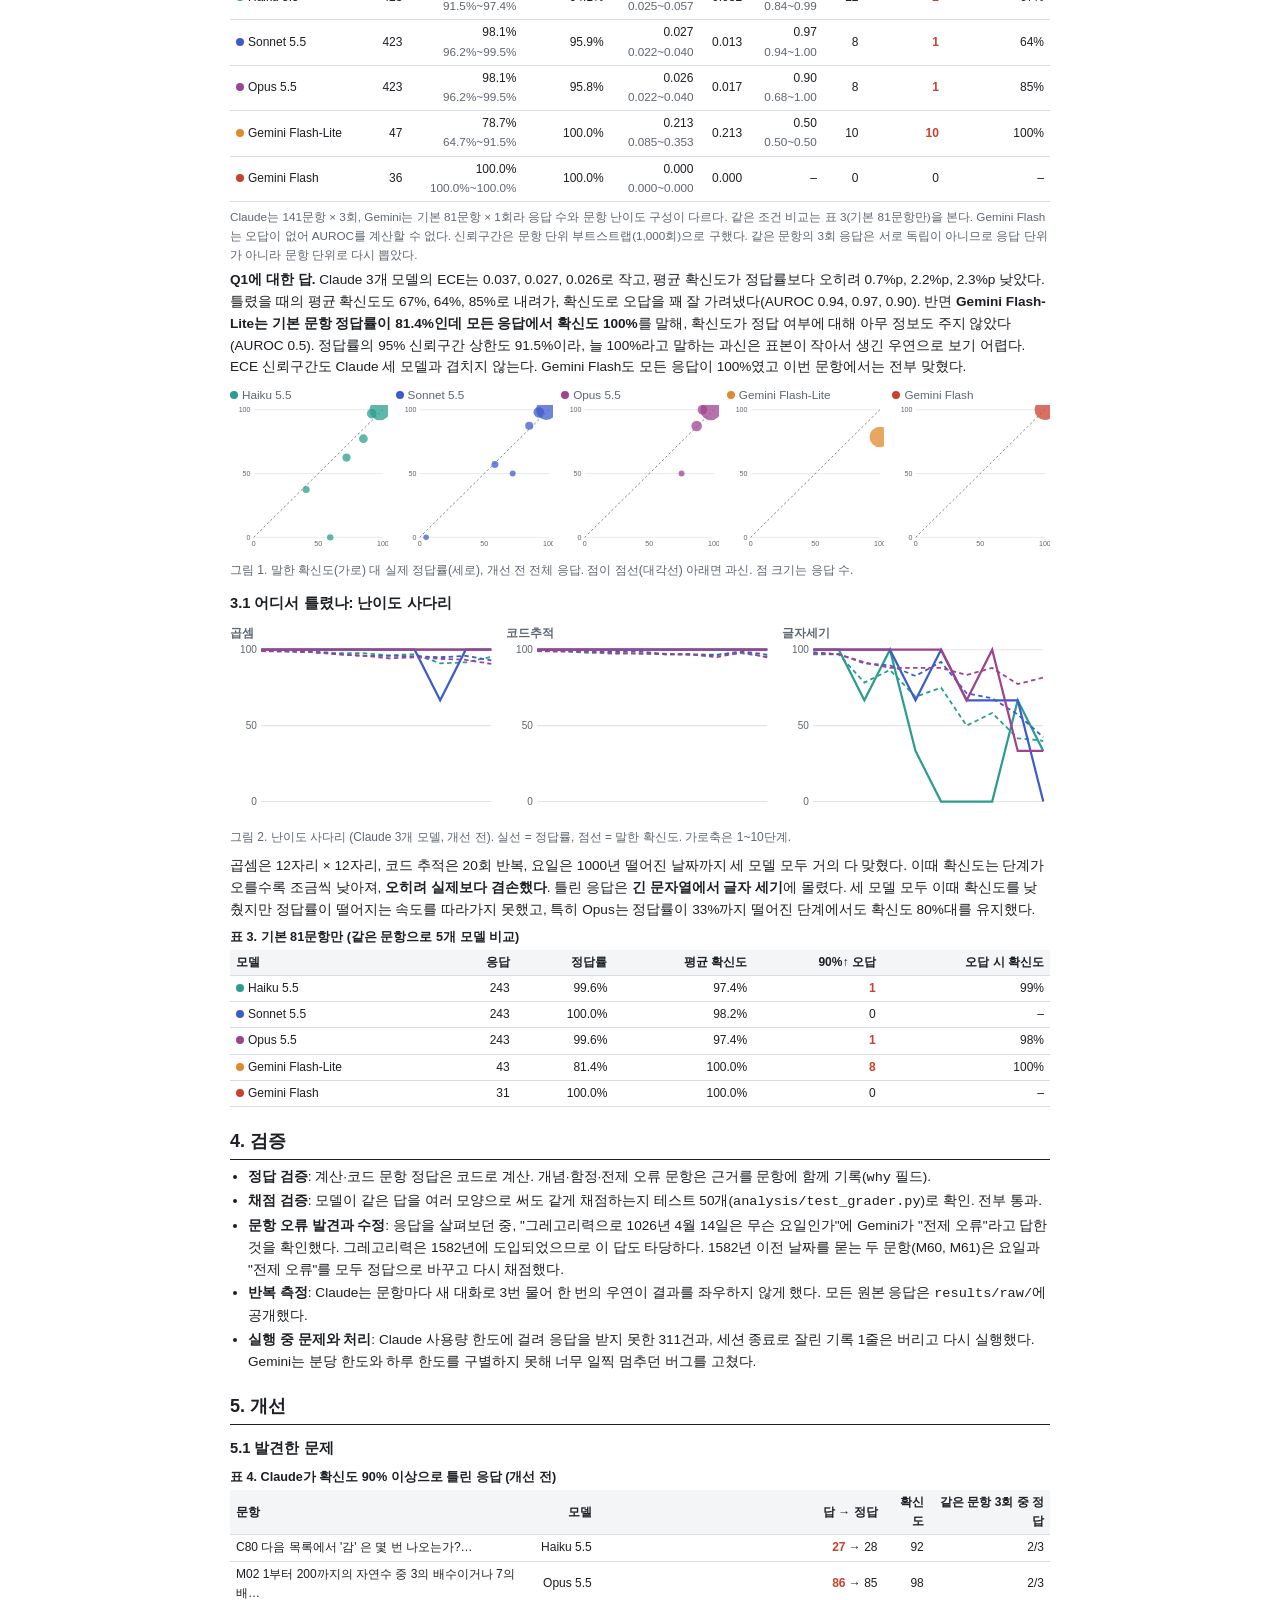
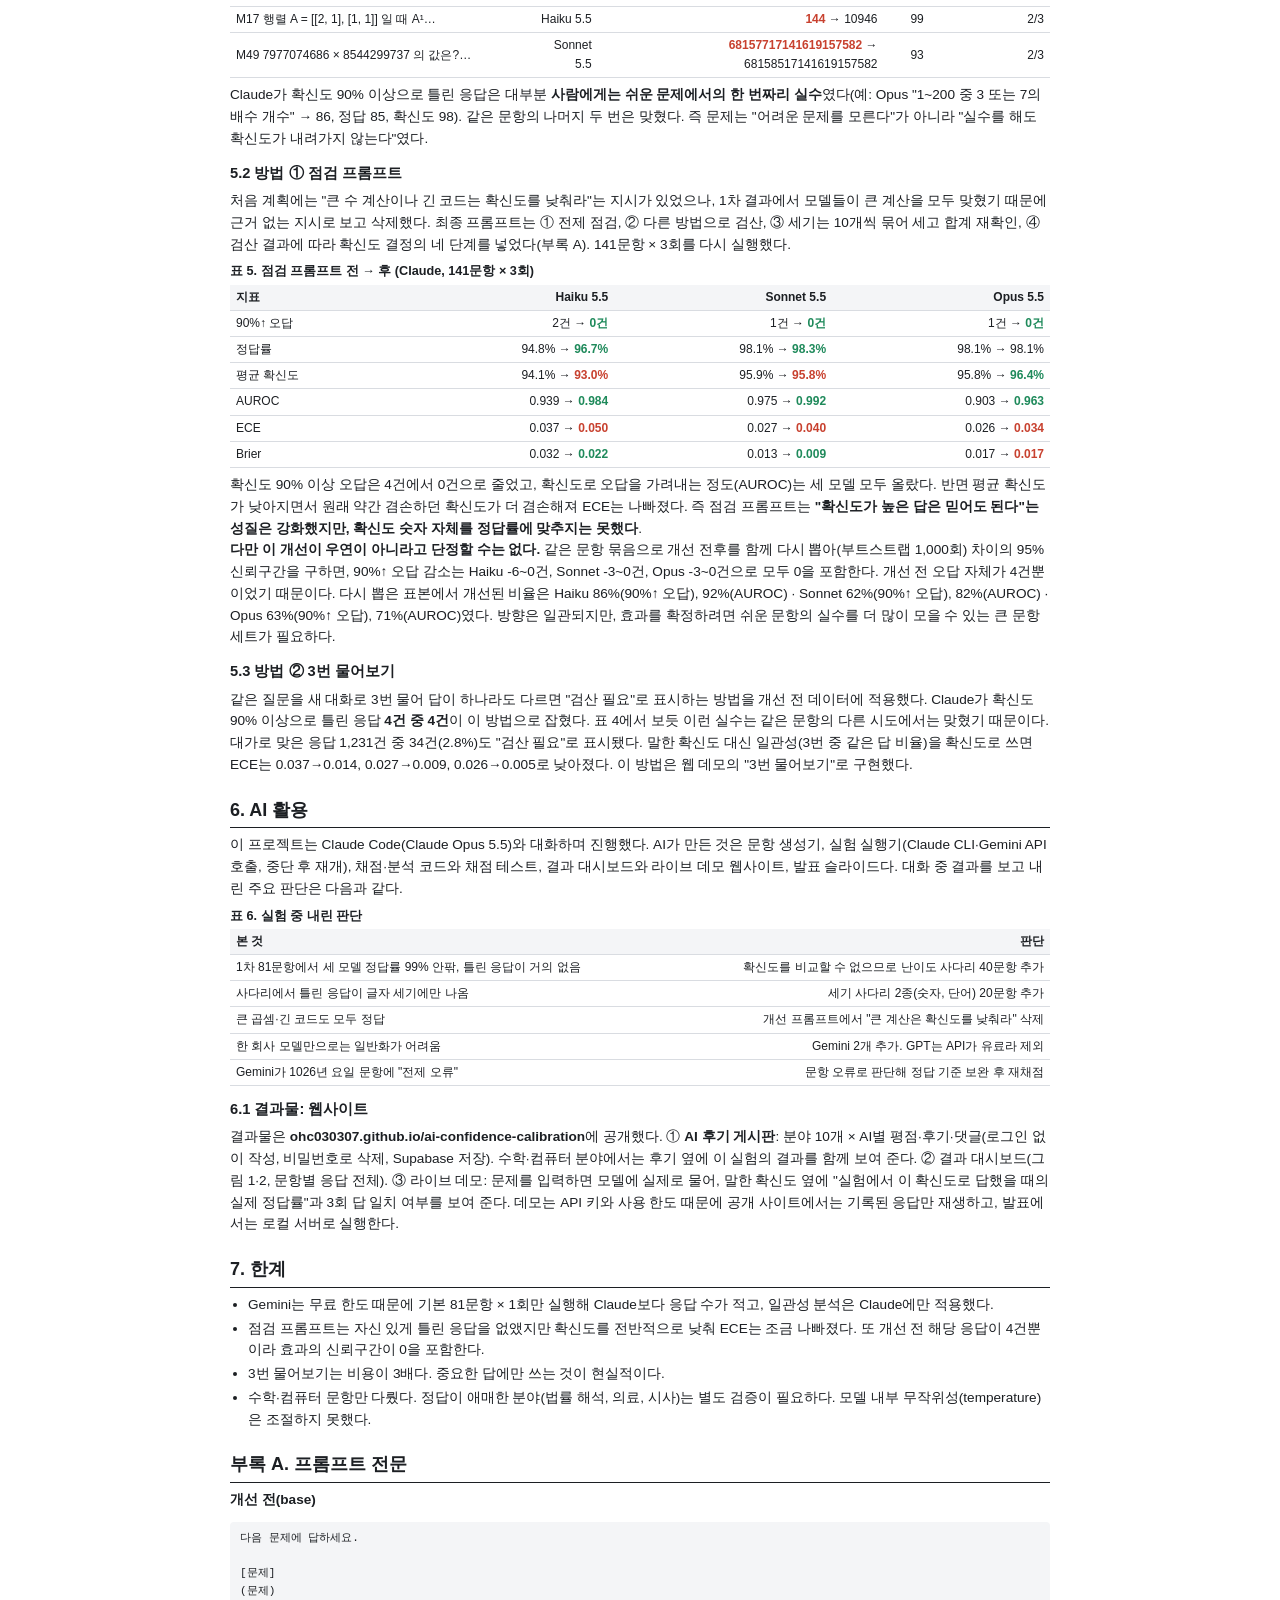
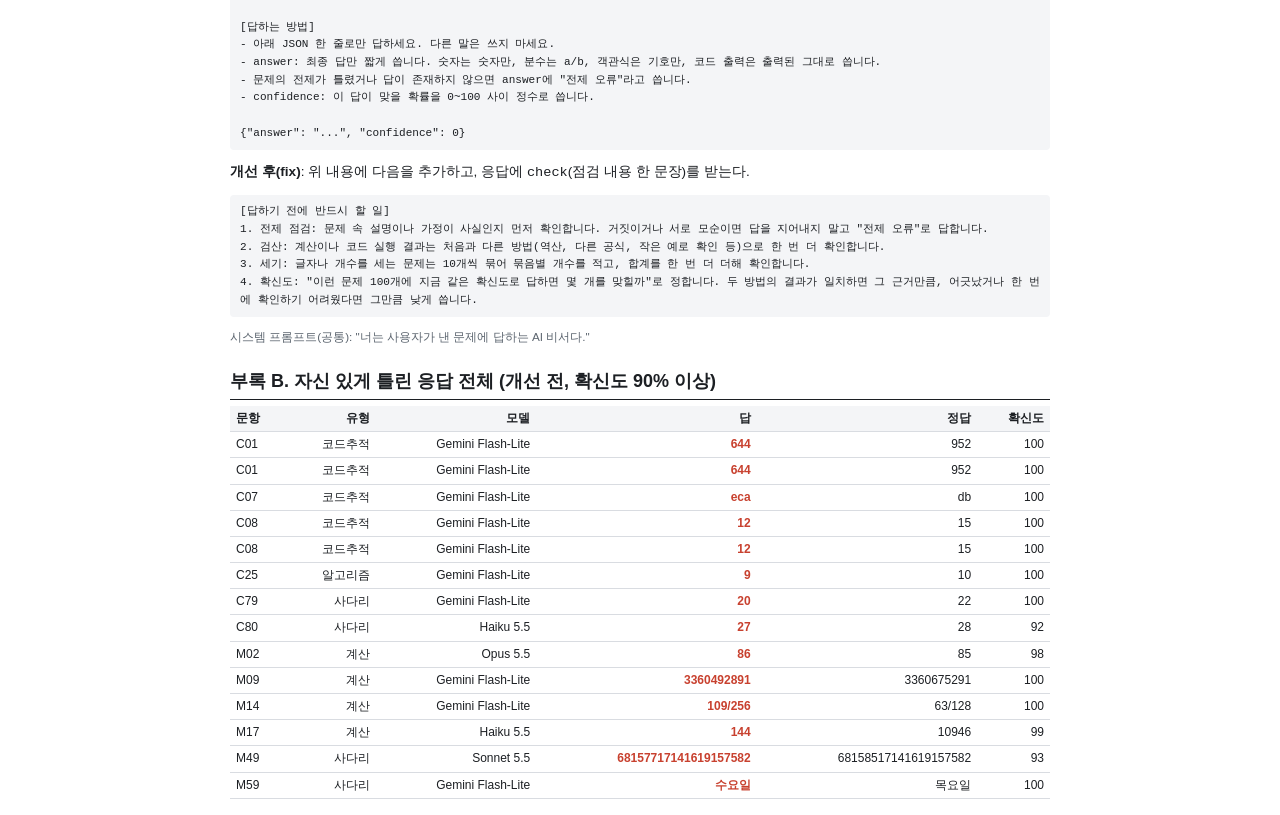
==== commit dfc84f39: "신뢰구간(문항 단위 부트스트랩) 추가, 개선 효과를 '확정 아님'으로 정직하게 표기, 보고서에 기존 서비스 비교와 웹사이트 절 추가 Co-Authored-By: Claude Opu" ====
--- a/web/report.html
+++ b/web/report.html
@@ -37,13 +37,15 @@
 GitHub: github.com/ohc030307/ai-confidence-calibration (문항, 코드, 모든 원본 응답)</p>
 
 <div class="abstract">
-<p><b>요약.</b> AI가 답과 함께 말하는 확신도가 실제 정답률과 맞는지를, 정답이 하나로 정해지는 수학·컴퓨터 문항 141개로 측정했다. Claude 3개 모델(Haiku·Sonnet·Opus 5.5)은 문항마다 3번, Gemini 2개 모델(3.5 Flash·Flash-Lite)은 무료 한도 안에서 기본 81문항을 1번씩 물었다. Claude는 확신도가 정답률과 가까웠고 오히려 약간 낮게 말했지만(ECE <span data-v="claude_ece"></span>), 쉬운 문항에서 한 번씩 실수하고도 98~99%라고 답한 경우가 있었다. <b>Gemini Flash-Lite는 기본 문항 정답률 <span data-v="glite_acc"></span>인데 모든 응답의 확신도가 100%</b>였다. 개선 방법으로 (1) 검산을 시키는 점검 프롬프트는 확신도 90% 이상인데 틀린 응답을 <span data-v="cw_before"></span>건에서 <span data-v="cw_after"></span>건으로 줄였고, (2) 같은 질문을 3번 물어 답이 다르면 표시하는 방법은 그런 응답 <span data-v="cons_caught"></span>를 모두 잡아냈다.</p>
+<p><b>요약.</b> AI가 답과 함께 말하는 확신도가 실제 정답률과 맞는지를, 정답이 하나로 정해지는 수학·컴퓨터 문항 141개로 측정했다. Claude 3개 모델(Haiku·Sonnet·Opus 5.5)은 문항마다 3번, Gemini 2개 모델(3.5 Flash·Flash-Lite)은 무료 한도 안에서 기본 81문항을 1번씩 물었다. Claude는 확신도가 정답률과 가까웠고 오히려 약간 낮게 말했지만(ECE <span data-v="claude_ece"></span>), 쉬운 문항에서 한 번씩 실수하고도 98~99%라고 답한 경우가 있었다. <b>Gemini Flash-Lite는 기본 문항 정답률 <span data-v="glite_acc"></span>인데 모든 응답의 확신도가 100%</b>였다. 개선 방법으로 (1) 검산을 시키는 점검 프롬프트는 확신도 90% 이상인데 틀린 응답을 <span data-v="cw_before"></span>건에서 <span data-v="cw_after"></span>건으로 줄였고(다만 처음 건수가 적어 우연일 가능성은 남는다), (2) 같은 질문을 3번 물어 답이 다르면 표시하는 방법은 그런 응답 <span data-v="cons_caught"></span>를 모두 잡아냈다. 실험 결과와 함께, 대학생이 분야별로 AI 평점·후기를 남기는 게시판을 웹사이트로 공개했다.</p>
 </div>
 
 <h2>1. 문제</h2>
 <p>사람은 AI의 확신도를 보고 검산할지를 정한다. "99% 확신한다"는 답은 그대로 쓰고, "60% 정도"라는 답은 다시 확인한다. 그러므로 확신도가 실제 정답률과 맞지 않으면, 사람은 AI가 틀렸을 때 오히려 가장 강하게 믿게 된다. 2026년 11월 세무사 시험 수석 합격자가 초소형 카메라와 생성형 AI로 시험을 쳤다고 자백하고, 법학적성시험에서 AI 스마트안경 부정행위가 적발되면서(BBC 코리아 2026.11.19, 연합뉴스 2026.11.17), "AI가 알려 준 답을 확인 없이 쓰는 상황"은 더 이상 가정이 아니게 되었다.</p>
 <p>10월 예비 시험(20문항, 1회)에서 Gemini는 16문항을 맞히면서 틀린 4문항을 포함해 모든 문항에 확신도 100%를 말했고, Claude는 20문항을 다 맞히며 90~99%를 말했다. 20문항 1회로는 결론을 낼 수 없어, 다음 세 질문을 본 실험으로 확인했다.</p>
 <ul><li><b>Q1.</b> AI가 말한 확신도는 실제 정답률과 맞는가?</li><li><b>Q2.</b> 어떤 문제에서 자신 있게 틀리는가?</li><li><b>Q3.</b> 자신 있게 틀리는 경우를 줄이는 방법이 있는가?</li></ul>
+<h3>1.1 기존 서비스와의 차이</h3>
+<p>"어떤 AI가 좋은가"를 알려 주는 곳은 이미 있다. <b>There's An AI For That</b>은 하는 일별로 AI 도구를 찾고 사용자 평점을 보는 영어권 디렉터리이고, <b>Arena</b>(구 LMArena)는 같은 질문에 대한 두 AI의 답에 사람이 블라인드로 투표해 모델 순위를 매긴다. 국내에는 대학생용 AI 추천 기사(링커리어, 대학내일 등)와 커뮤니티 게시글이 있다. 그러나 앞의 둘은 <b>답이 좋아 보이는지</b>를 재고, 뒤의 것은 <b>개인 경험</b>을 모은다. AI가 스스로 말한 확신도를 실제 정답과 맞춰 보는 측정은 찾지 못했고, 한국 대학생이 전공별로 평가를 남기는 곳도 찾지 못했다(검색 범위 안에서). 이 프로젝트는 확신도를 직접 측정하고, 그 결과를 전공별 후기 게시판 옆에 함께 보여 준다.</p>
 
 <h2>2. 방법</h2>
 <h3>2.1 문항</h3>
@@ -113,10 +115,13 @@
 <tr><td>Gemini가 1026년 요일 문항에 "전제 오류"</td><td>문항 오류로 판단해 정답 기준 보완 후 재채점</td></tr>
 </tbody></table>
 
+<h3>6.1 결과물: 웹사이트</h3>
+<p>결과물은 <b>ohc030307.github.io/ai-confidence-calibration</b>에 공개했다. ① <b>AI 후기 게시판</b>: 분야 10개 × AI별 평점·후기·댓글(로그인 없이 작성, 비밀번호로 삭제, Supabase 저장). 수학·컴퓨터 분야에서는 후기 옆에 이 실험의 결과를 함께 보여 준다. ② 결과 대시보드(그림 1·2, 문항별 응답 전체). ③ 라이브 데모: 문제를 입력하면 모델에 실제로 물어, 말한 확신도 옆에 "실험에서 이 확신도로 답했을 때의 실제 정답률"과 3회 답 일치 여부를 보여 준다. 데모는 API 키와 사용 한도 때문에 공개 사이트에서는 기록된 응답만 재생하고, 발표에서는 로컬 서버로 실행한다.</p>
+
 <h2>7. 한계</h2>
 <ul>
 <li>Gemini는 무료 한도 때문에 기본 81문항 × 1회만 실행해 Claude보다 응답 수가 적고, 일관성 분석은 Claude에만 적용했다.</li>
-<li>점검 프롬프트는 자신 있게 틀린 응답을 없앴지만 확신도를 전반적으로 낮춰 ECE는 조금 나빠졌다.</li>
+<li>점검 프롬프트는 자신 있게 틀린 응답을 없앴지만 확신도를 전반적으로 낮춰 ECE는 조금 나빠졌다. 또 개선 전 해당 응답이 4건뿐이라 효과의 신뢰구간이 0을 포함한다.</li>
 <li>3번 물어보기는 비용이 3배다. 중요한 답에만 쓰는 것이 현실적이다.</li>
 <li>수학·컴퓨터 문항만 다뤘다. 정답이 애매한 분야(법률 해석, 의료, 시사)는 별도 검증이 필요하다. 모델 내부 무작위성(temperature)은 조절하지 못했다.</li>
 </ul>
@@ -171,11 +176,12 @@
   const cwB = CLAUDE.reduce((s, n) => s + B.models[n].stated.confident_wrong, 0), cwF = CLAUDE.reduce((s, n) => s + F.models[n].stated.confident_wrong, 0);
   set('cw_before', cwB); set('cw_after', cwF);
   // 표 2
-  $('#t2').innerHTML = `<table><caption>표 2. 모델별 결과 (개선 전)</caption><thead><tr><th>모델</th><th>응답</th><th>정답률</th><th>평균 확신도</th><th>ECE</th><th>Brier</th><th>AUROC</th><th>오답</th><th>90%↑ 오답</th><th>오답 시 확신도</th></tr></thead><tbody>${names.map((n) => { const s = B.models[n].stated;
-    return `<tr><td>${dot(n)}${n}</td><td>${s.n}</td><td>${pct(s.acc, 1)}</td><td>${pct(s.conf, 1)}</td><td>${f3(s.ece)}</td><td>${f3(s.brier)}</td><td>${s.auroc == null ? '–' : s.auroc.toFixed(2)}</td><td>${s.wrong}</td><td class="${s.confident_wrong ? 'bad' : ''}">${s.confident_wrong}</td><td>${pct(s.conf_when_wrong)}</td></tr>`; }).join('')}</tbody></table>
-    <p class="small">Claude는 141문항 × 3회, Gemini는 기본 81문항 × 1회라 응답 수와 문항 난이도 구성이 다르다. 같은 조건 비교는 표 3(기본 81문항만)을 본다. Gemini Flash는 오답이 없어 AUROC를 계산할 수 없다.</p>`;
+  const rng = (ci, k, f) => (ci && ci[k] ? `<br><span class="small">${f(ci[k][0])}~${f(ci[k][1])}</span>` : '');
+  $('#t2').innerHTML = `<table><caption>표 2. 모델별 결과 (개선 전, 아래 작은 숫자는 95% 신뢰구간)</caption><thead><tr><th>모델</th><th>응답</th><th>정답률</th><th>평균 확신도</th><th>ECE</th><th>Brier</th><th>AUROC</th><th>오답</th><th>90%↑ 오답</th><th>오답 시 확신도</th></tr></thead><tbody>${names.map((n) => { const s = B.models[n].stated, ci = B.models[n].ci;
+    return `<tr><td>${dot(n)}${n}</td><td>${s.n}</td><td>${pct(s.acc, 1)}${rng(ci, 'acc', (v) => pct(v, 1))}</td><td>${pct(s.conf, 1)}</td><td>${f3(s.ece)}${rng(ci, 'ece', f3)}</td><td>${f3(s.brier)}</td><td>${s.auroc == null ? '–' : s.auroc.toFixed(2)}${rng(ci, 'auroc', (v) => v.toFixed(2))}</td><td>${s.wrong}</td><td class="${s.confident_wrong ? 'bad' : ''}">${s.confident_wrong}</td><td>${pct(s.conf_when_wrong)}</td></tr>`; }).join('')}</tbody></table>
+    <p class="small">Claude는 141문항 × 3회, Gemini는 기본 81문항 × 1회라 응답 수와 문항 난이도 구성이 다르다. 같은 조건 비교는 표 3(기본 81문항만)을 본다. Gemini Flash는 오답이 없어 AUROC를 계산할 수 없다. 신뢰구간은 문항 단위 부트스트랩(1,000회)으로 구했다. 같은 문항의 3회 응답은 서로 독립이 아니므로 응답 단위가 아니라 문항 단위로 다시 뽑았다.</p>`;
   const gl = B.core['Gemini Flash-Lite'];
-  $('#r1').innerHTML = `<b>Q1에 대한 답.</b> Claude 3개 모델의 ECE는 ${CLAUDE.map((n) => f3(B.models[n].stated.ece)).join(', ')}로 작고, 평균 확신도가 정답률보다 오히려 ${CLAUDE.map((n) => (-B.models[n].stated.gap * 100).toFixed(1) + '%p').join(', ')} 낮았다. 틀렸을 때의 평균 확신도도 ${CLAUDE.map((n) => pct(B.models[n].stated.conf_when_wrong)).join(', ')}로 내려가, 확신도로 오답을 꽤 잘 가려냈다(AUROC ${CLAUDE.map((n) => B.models[n].stated.auroc.toFixed(2)).join(', ')}). 반면 ${gl ? `<b>Gemini Flash-Lite는 기본 문항 정답률이 ${pct(gl.acc, 1)}인데 모든 응답에서 확신도 100%</b>를 말해, 확신도가 정답 여부에 대해 아무 정보도 주지 않았다(AUROC 0.5). Gemini Flash도 모든 응답이 100%였고 이번 문항에서는 전부 맞혔다.` : ''}`;
+  $('#r1').innerHTML = `<b>Q1에 대한 답.</b> Claude 3개 모델의 ECE는 ${CLAUDE.map((n) => f3(B.models[n].stated.ece)).join(', ')}로 작고, 평균 확신도가 정답률보다 오히려 ${CLAUDE.map((n) => (-B.models[n].stated.gap * 100).toFixed(1) + '%p').join(', ')} 낮았다. 틀렸을 때의 평균 확신도도 ${CLAUDE.map((n) => pct(B.models[n].stated.conf_when_wrong)).join(', ')}로 내려가, 확신도로 오답을 꽤 잘 가려냈다(AUROC ${CLAUDE.map((n) => B.models[n].stated.auroc.toFixed(2)).join(', ')}). 반면 ${gl ? `<b>Gemini Flash-Lite는 기본 문항 정답률이 ${pct(gl.acc, 1)}인데 모든 응답에서 확신도 100%</b>를 말해, 확신도가 정답 여부에 대해 아무 정보도 주지 않았다(AUROC 0.5). 정답률의 95% 신뢰구간 상한도 ${pct(B.models['Gemini Flash-Lite'].ci.acc[1], 1)}이라, 늘 100%라고 말하는 과신은 표본이 작아서 생긴 우연으로 보기 어렵다. ECE 신뢰구간도 Claude 세 모델과 겹치지 않는다. Gemini Flash도 모든 응답이 100%였고 이번 문항에서는 전부 맞혔다.` : ''}`;
   $('#fig1').innerHTML = names.map((n) => `<div><div class="small">${dot(n)}${n}</div>${rel(B.models[n].reliability, C(n))}</div>`).join('');
   const L = B.ladders || {};
   $('#fig2').innerHTML = ['곱셈', '코드추적', '글자세기'].filter((k) => L[k]).map((k) => `<div><div class="small"><b>${k}</b></div>${lad(L[k])}</div>`).join('');
@@ -198,7 +204,8 @@
   $('#t4').innerHTML = `<table><caption>표 5. 점검 프롬프트 전 → 후 (Claude, 141문항 × 3회)</caption><thead><tr><th>지표</th>${CLAUDE.map((n) => `<th>${n}</th>`).join('')}</tr></thead><tbody>
     ${row('90%↑ 오답', (m) => m.stated.confident_wrong, (v) => v + '건', true)}${row('정답률', (m) => m.stated.acc, (v) => pct(v, 1), false)}${row('평균 확신도', (m) => m.stated.conf, (v) => pct(v, 1), false)}
     ${row('AUROC', (m) => m.stated.auroc, (v) => v.toFixed(3), false)}${row('ECE', (m) => m.stated.ece, (v) => v.toFixed(3), true)}${row('Brier', (m) => m.stated.brier, (v) => v.toFixed(3), true)}</tbody></table>`;
-  $('#r4').innerHTML = `확신도 90% 이상 오답은 ${cwB}건에서 ${cwF}건으로 줄었고, 확신도로 오답을 가려내는 정도(AUROC)는 세 모델 모두 올랐다. 반면 평균 확신도가 낮아지면서 원래 약간 겸손하던 확신도가 더 겸손해져 ECE는 나빠졌다. 즉 점검 프롬프트는 <b>"확신도가 높은 답은 믿어도 된다"는 성질은 강화했지만, 확신도 숫자 자체를 정답률에 맞추지는 못했다</b>.`;
+  $('#r4').innerHTML = `확신도 90% 이상 오답은 ${cwB}건에서 ${cwF}건으로 줄었고, 확신도로 오답을 가려내는 정도(AUROC)는 세 모델 모두 올랐다. 반면 평균 확신도가 낮아지면서 원래 약간 겸손하던 확신도가 더 겸손해져 ECE는 나빠졌다. 즉 점검 프롬프트는 <b>"확신도가 높은 답은 믿어도 된다"는 성질은 강화했지만, 확신도 숫자 자체를 정답률에 맞추지는 못했다</b>.
+    <br><b>다만 이 개선이 우연이 아니라고 단정할 수는 없다.</b> 같은 문항 묶음으로 개선 전후를 함께 다시 뽑아(부트스트랩 1,000회) 차이의 95% 신뢰구간을 구하면, 90%↑ 오답 감소는 ${CLAUDE.map((n) => { const d = S.fix_vs_base?.[n]?.confident_wrong; return d ? `${n.replace(' 5.5', '')} ${d.lo}~${d.hi}건` : ''; }).join(', ')}으로 모두 0을 포함한다. 개선 전 오답 자체가 ${cwB}건뿐이었기 때문이다. 다시 뽑은 표본에서 개선된 비율은 ${CLAUDE.map((n) => { const d = S.fix_vs_base?.[n]; return d ? `${n.replace(' 5.5', '')} ${pct(d.confident_wrong.p_improve)}(90%↑ 오답), ${pct(d.auroc.p_improve)}(AUROC)` : ''; }).join(' · ')}였다. 방향은 일관되지만, 효과를 확정하려면 쉬운 문항의 실수를 더 많이 모을 수 있는 큰 문항 세트가 필요하다.`;
   // 일관성
   let cw = 0, caught = 0, okF = 0, okT = 0;
   for (const it of B.items) for (const n of CLAUDE) { const rs = it.models[n]; if (!rs || rs.length < 3) continue; const a = rs.map((r) => String(r.answer).replace(/\s|,/g, '')); const un = a.every((x) => x === a[0]);
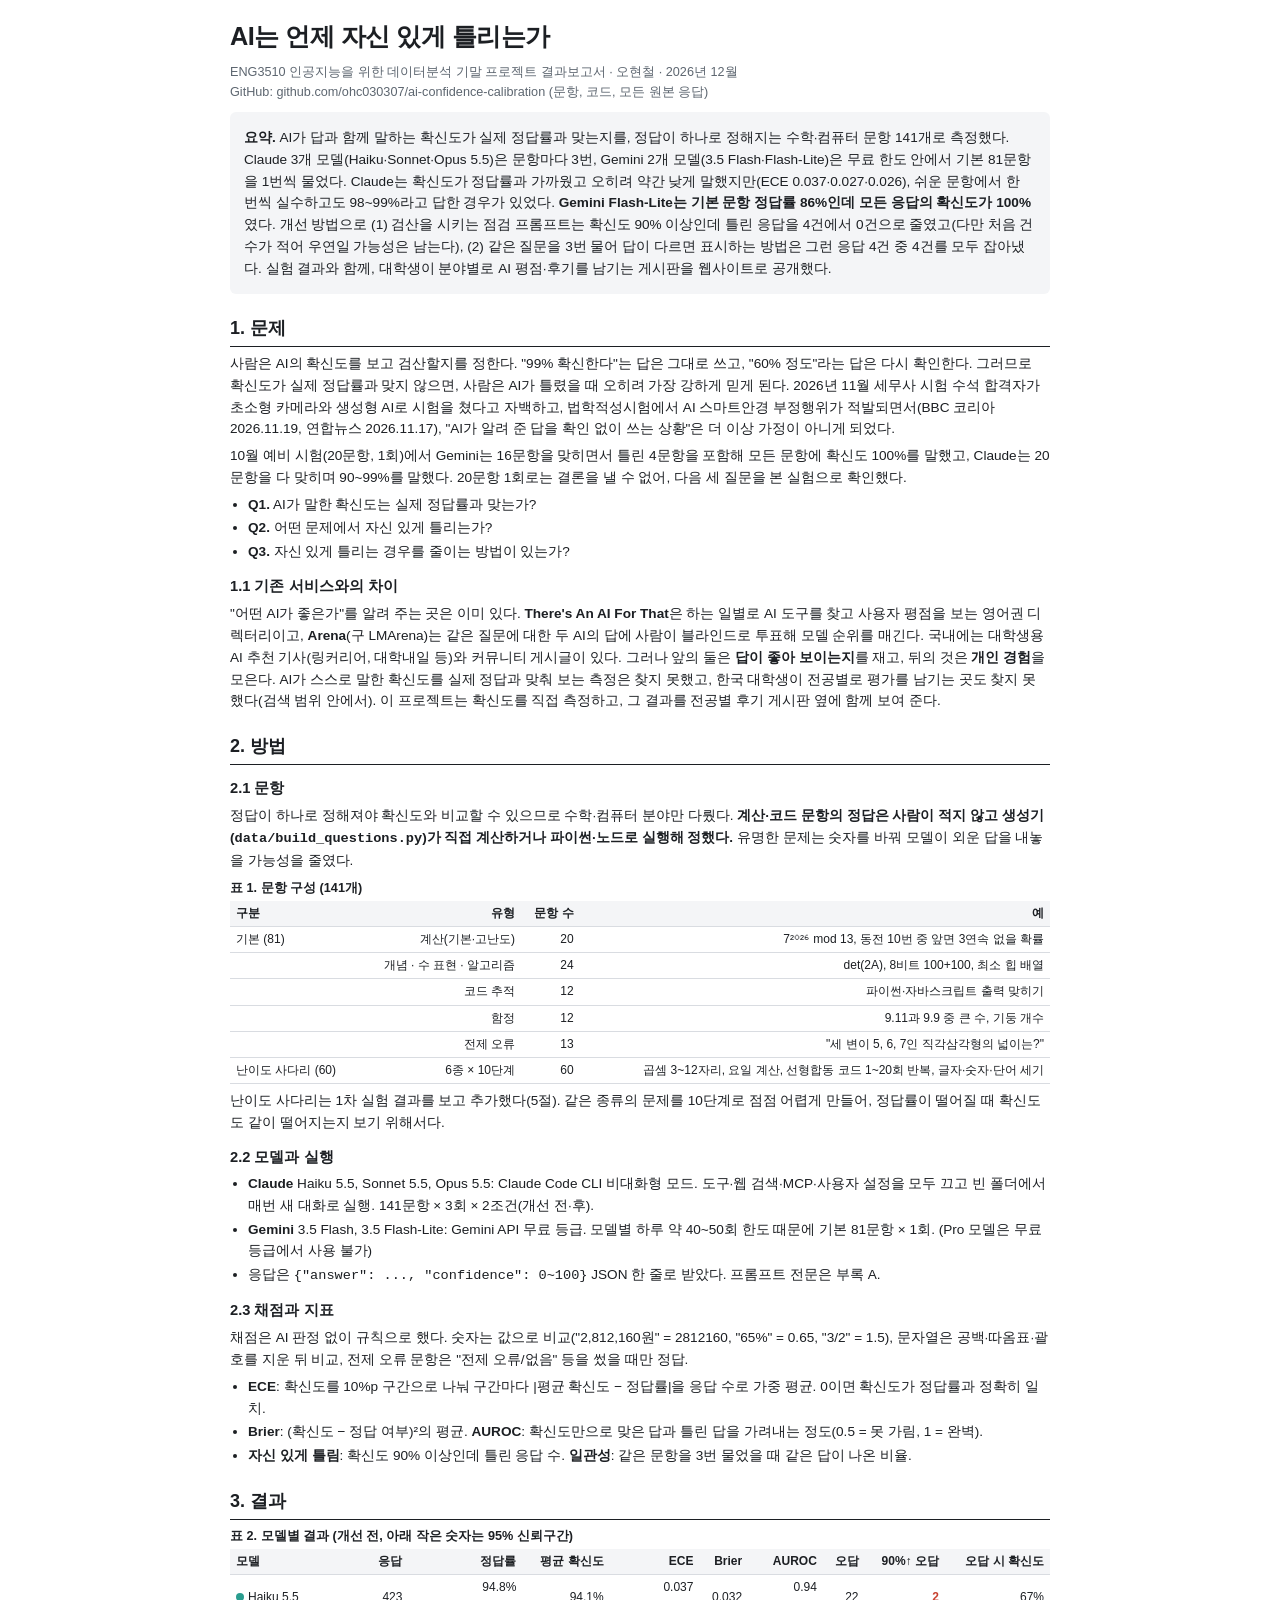
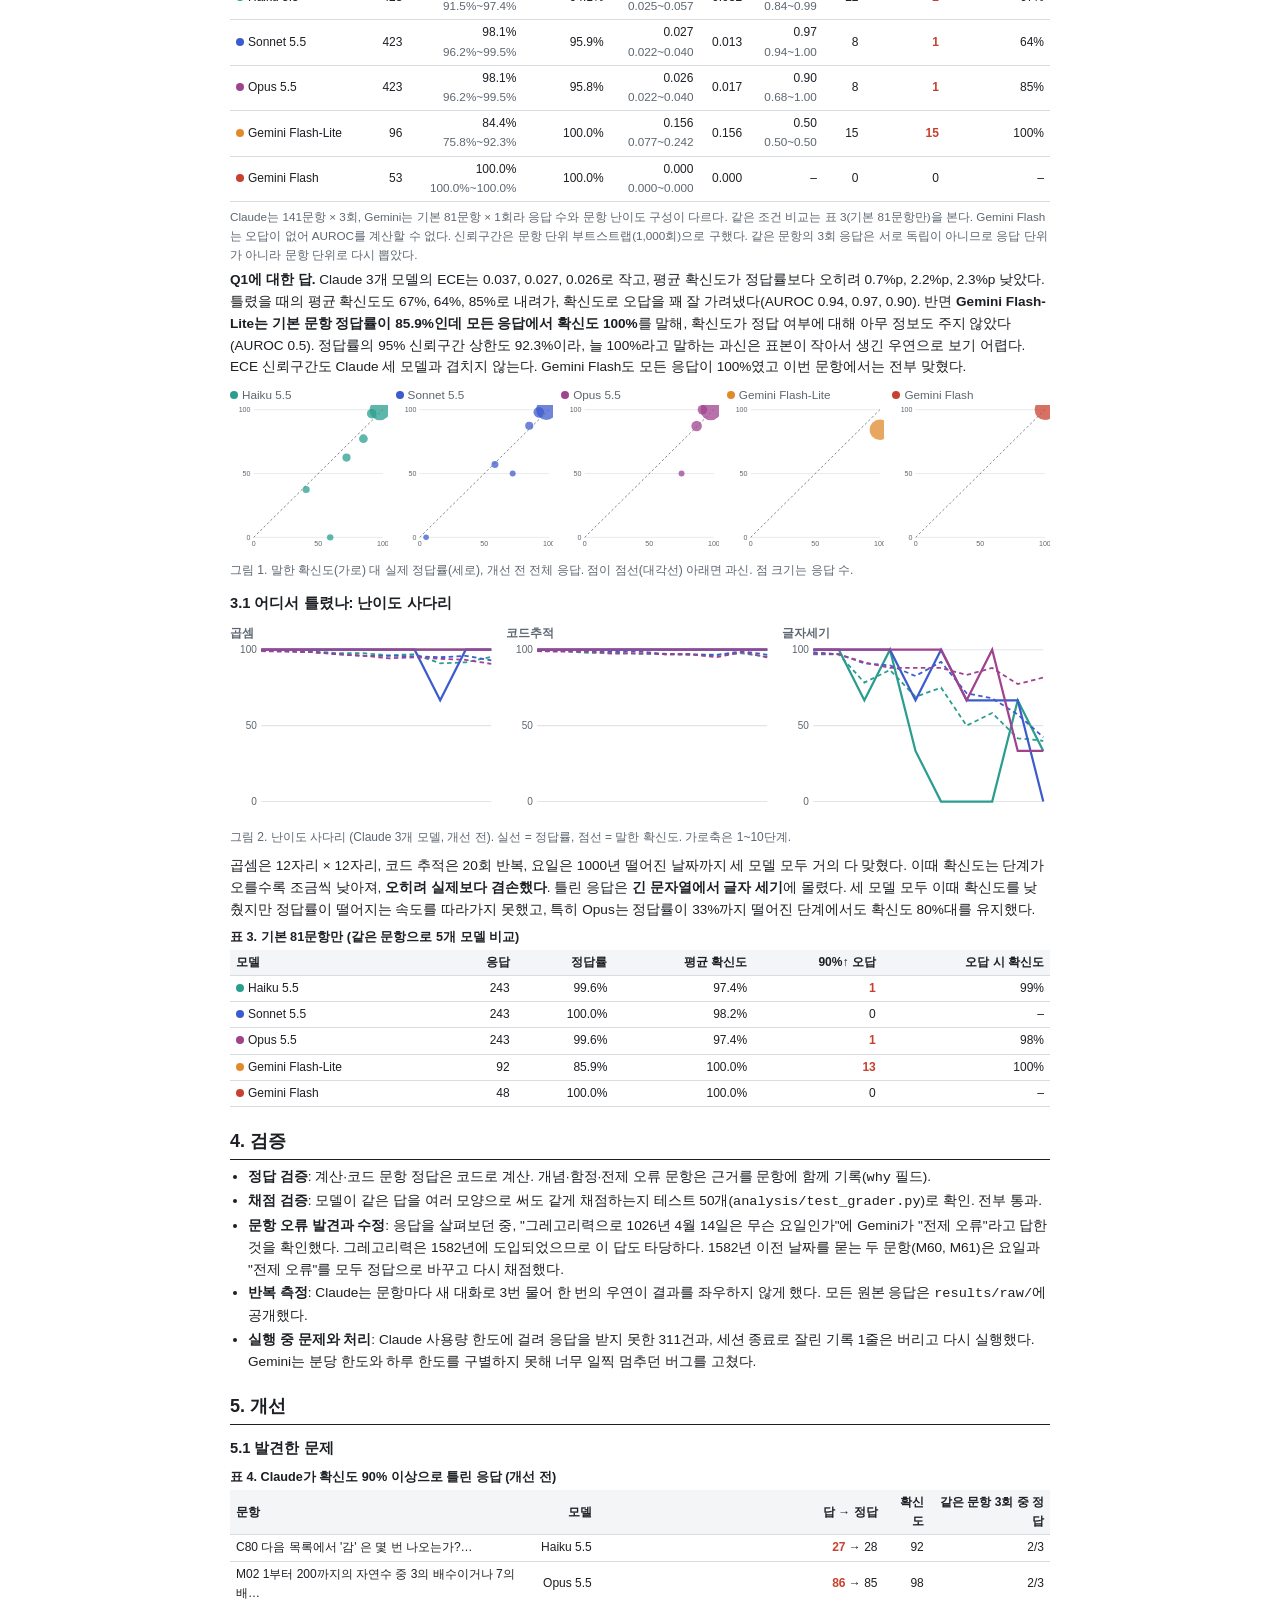
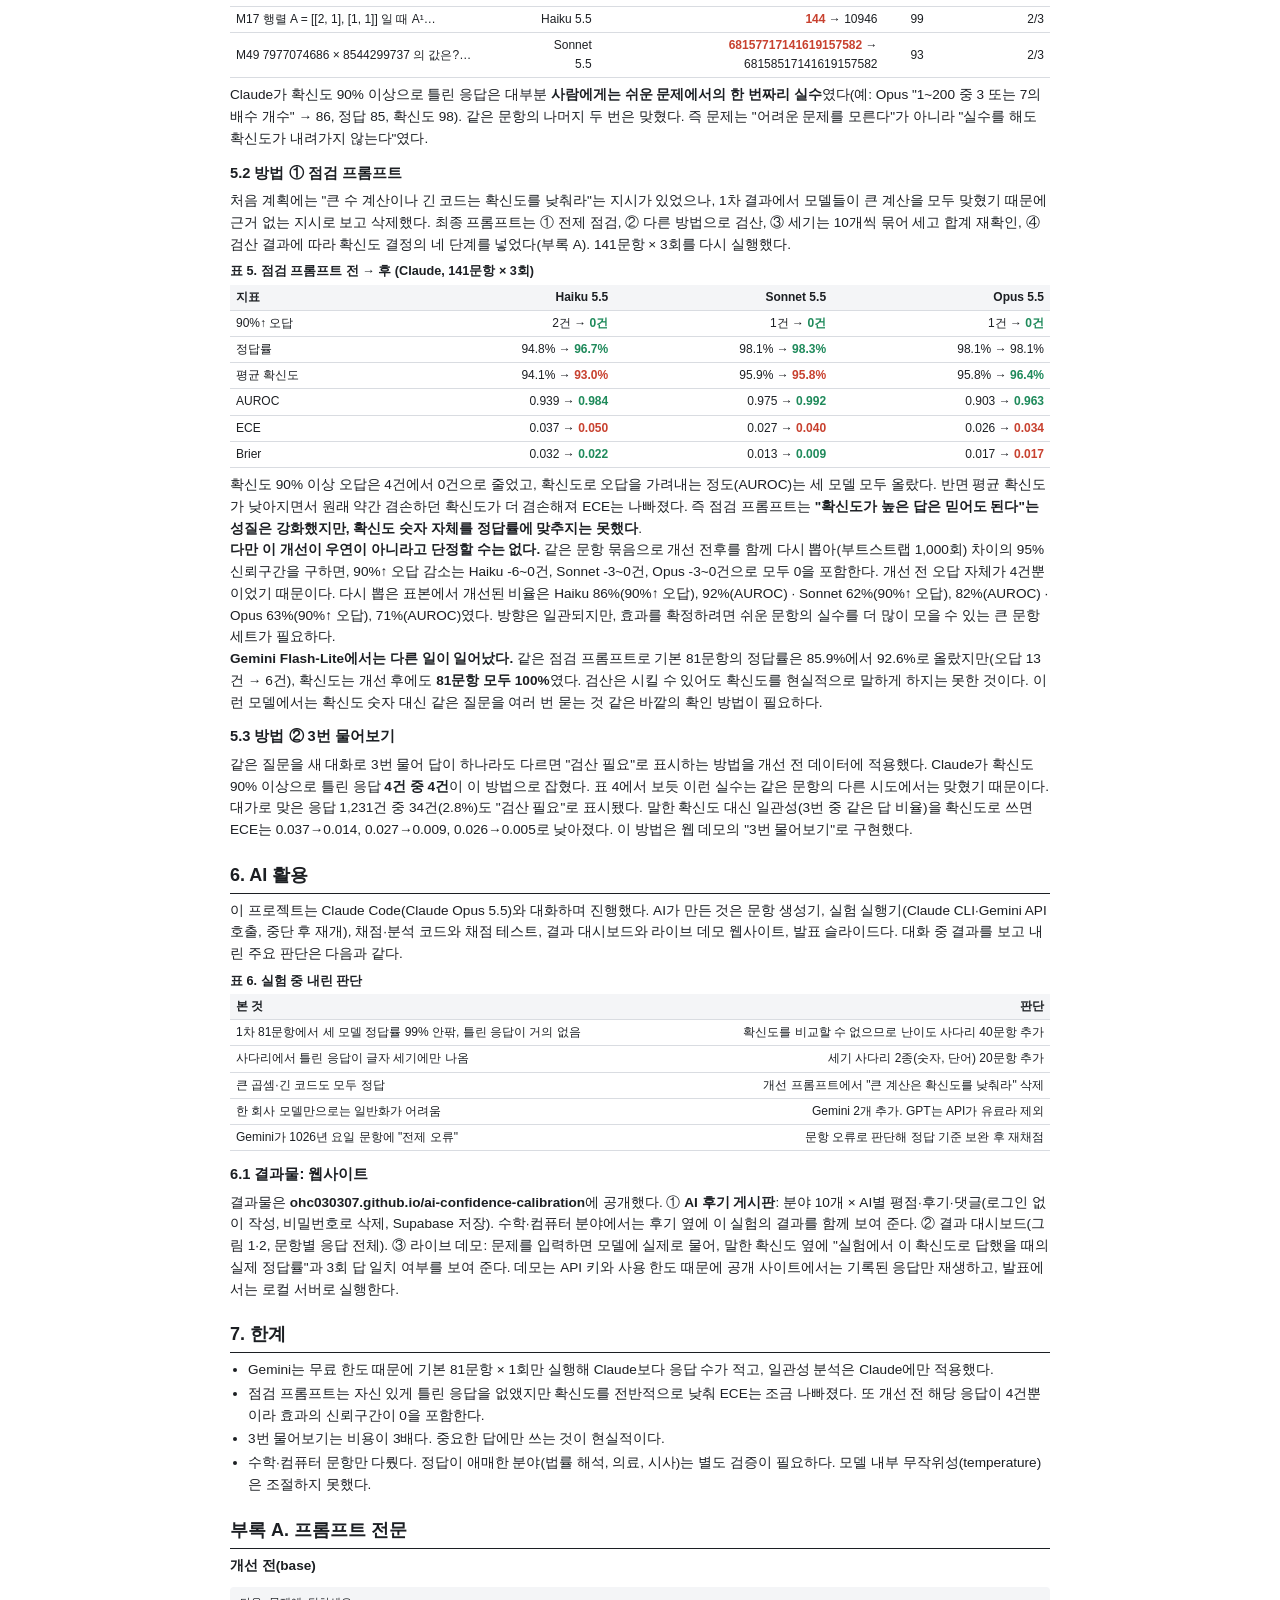
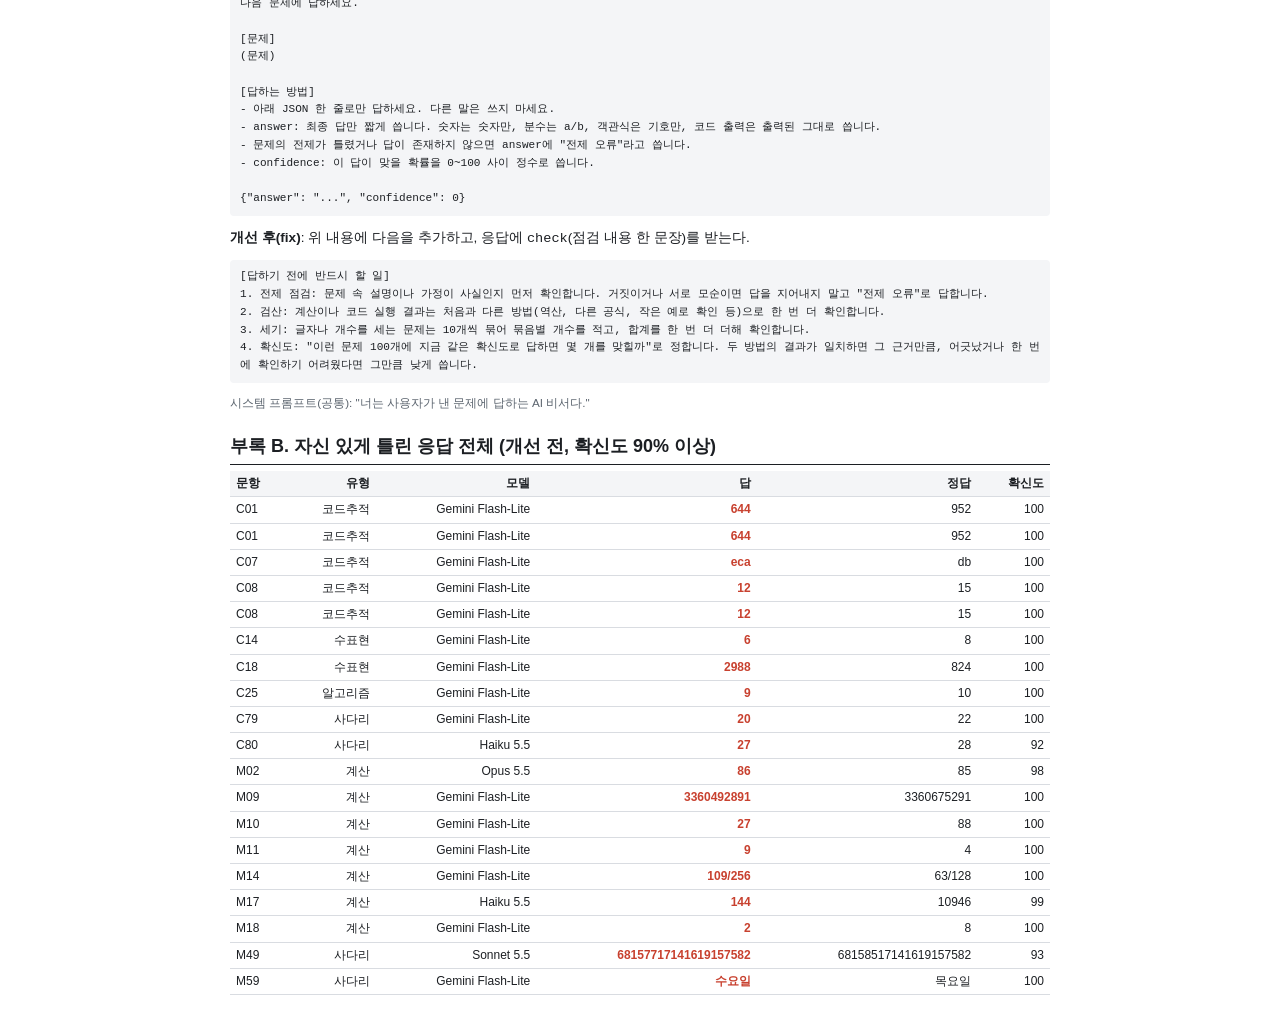
==== commit 25e26c84: "Gemini Flash-Lite 개선 결과(정답률↑, 확신도는 여전히 100%) 반영, 개선 슬라이드 배치 정리 Co-Authored-By: Claude Opus 5.5 <nore" ====
--- a/web/report.html
+++ b/web/report.html
@@ -206,6 +206,8 @@
     ${row('AUROC', (m) => m.stated.auroc, (v) => v.toFixed(3), false)}${row('ECE', (m) => m.stated.ece, (v) => v.toFixed(3), true)}${row('Brier', (m) => m.stated.brier, (v) => v.toFixed(3), true)}</tbody></table>`;
   $('#r4').innerHTML = `확신도 90% 이상 오답은 ${cwB}건에서 ${cwF}건으로 줄었고, 확신도로 오답을 가려내는 정도(AUROC)는 세 모델 모두 올랐다. 반면 평균 확신도가 낮아지면서 원래 약간 겸손하던 확신도가 더 겸손해져 ECE는 나빠졌다. 즉 점검 프롬프트는 <b>"확신도가 높은 답은 믿어도 된다"는 성질은 강화했지만, 확신도 숫자 자체를 정답률에 맞추지는 못했다</b>.
     <br><b>다만 이 개선이 우연이 아니라고 단정할 수는 없다.</b> 같은 문항 묶음으로 개선 전후를 함께 다시 뽑아(부트스트랩 1,000회) 차이의 95% 신뢰구간을 구하면, 90%↑ 오답 감소는 ${CLAUDE.map((n) => { const d = S.fix_vs_base?.[n]?.confident_wrong; return d ? `${n.replace(' 5.5', '')} ${d.lo}~${d.hi}건` : ''; }).join(', ')}으로 모두 0을 포함한다. 개선 전 오답 자체가 ${cwB}건뿐이었기 때문이다. 다시 뽑은 표본에서 개선된 비율은 ${CLAUDE.map((n) => { const d = S.fix_vs_base?.[n]; return d ? `${n.replace(' 5.5', '')} ${pct(d.confident_wrong.p_improve)}(90%↑ 오답), ${pct(d.auroc.p_improve)}(AUROC)` : ''; }).join(' · ')}였다. 방향은 일관되지만, 효과를 확정하려면 쉬운 문항의 실수를 더 많이 모을 수 있는 큰 문항 세트가 필요하다.`;
+  const gb = B.core['Gemini Flash-Lite'], gf = F.core?.['Gemini Flash-Lite'];
+  if (gb && gf) $('#r4').insertAdjacentHTML('beforeend', `<br><b>Gemini Flash-Lite에서는 다른 일이 일어났다.</b> 같은 점검 프롬프트로 기본 81문항의 정답률은 ${pct(gb.acc, 1)}에서 ${pct(gf.acc, 1)}로 올랐지만(오답 ${gb.wrong}건 → ${gf.wrong}건), 확신도는 개선 후에도 <b>81문항 모두 100%</b>였다. 검산은 시킬 수 있어도 확신도를 현실적으로 말하게 하지는 못한 것이다. 이런 모델에서는 확신도 숫자 대신 같은 질문을 여러 번 묻는 것 같은 바깥의 확인 방법이 필요하다.`);
   // 일관성
   let cw = 0, caught = 0, okF = 0, okT = 0;
   for (const it of B.items) for (const n of CLAUDE) { const rs = it.models[n]; if (!rs || rs.length < 3) continue; const a = rs.map((r) => String(r.answer).replace(/\s|,/g, '')); const un = a.every((x) => x === a[0]);
